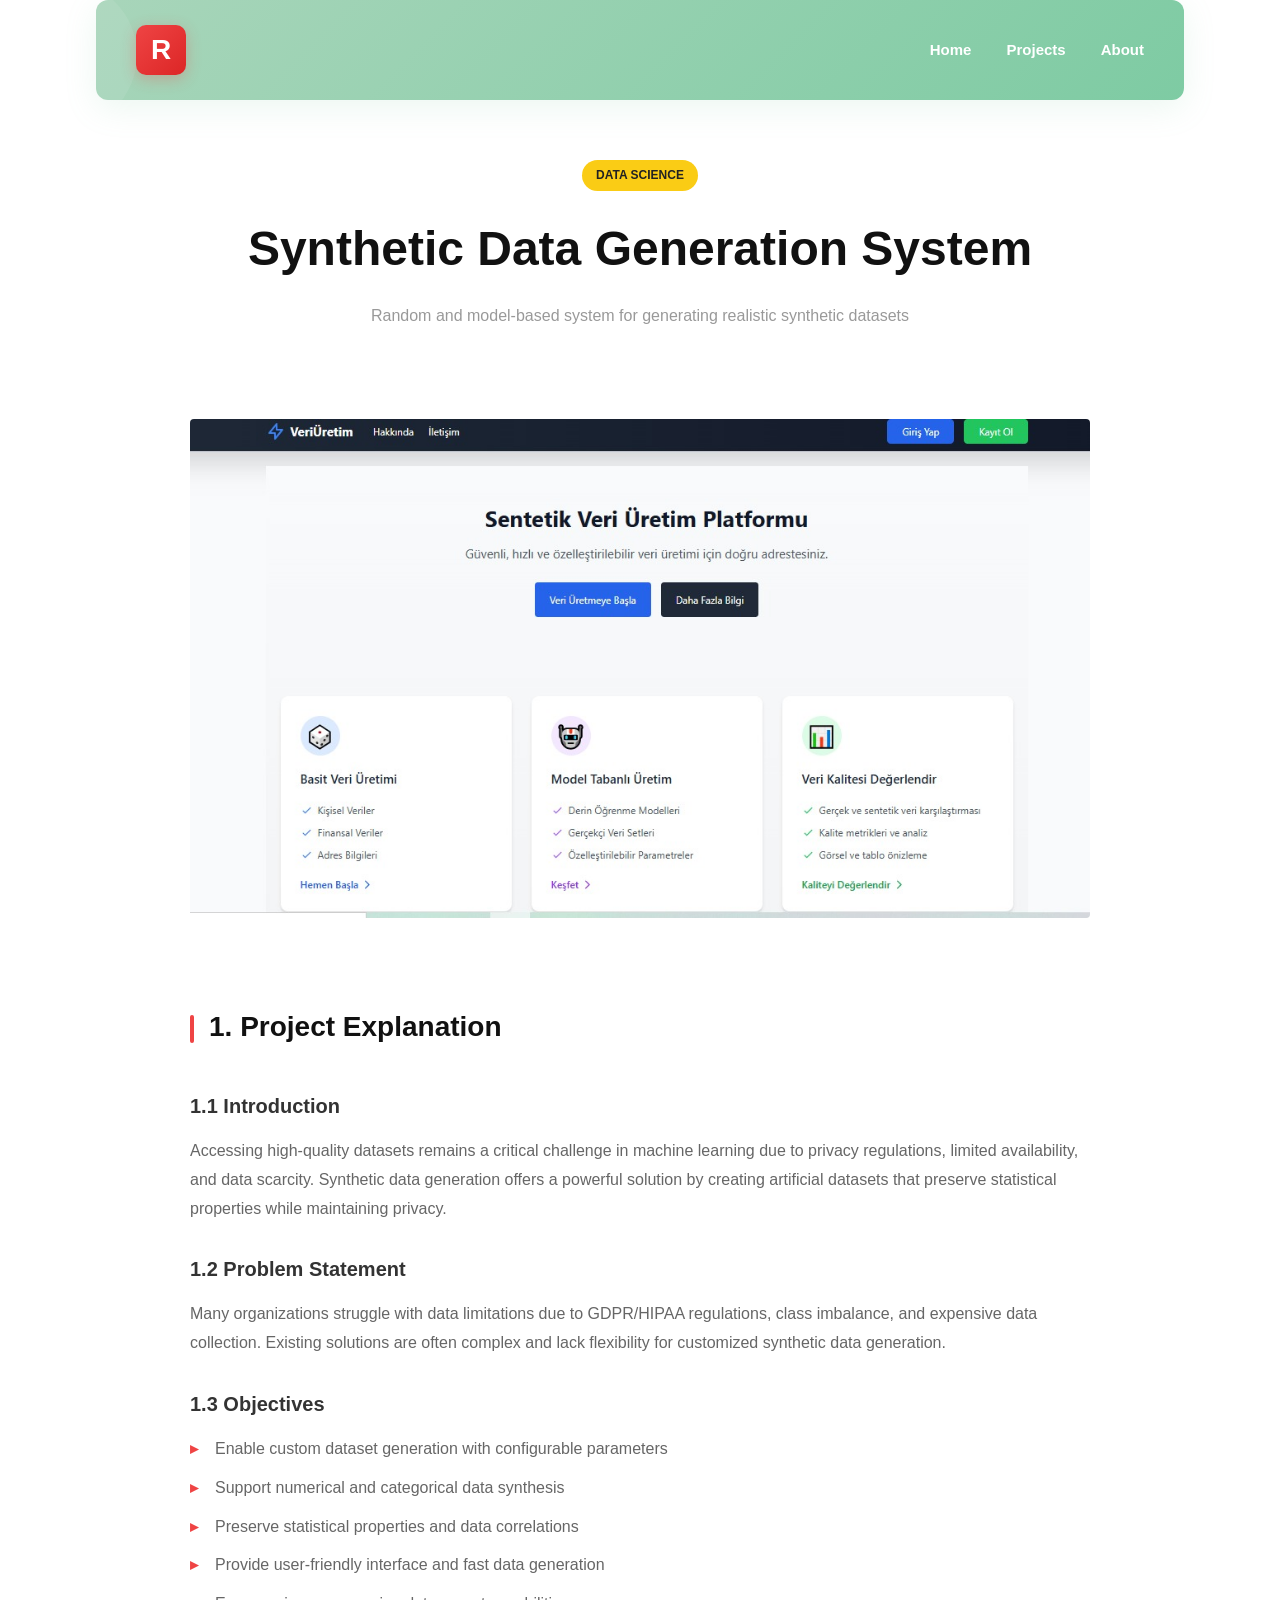
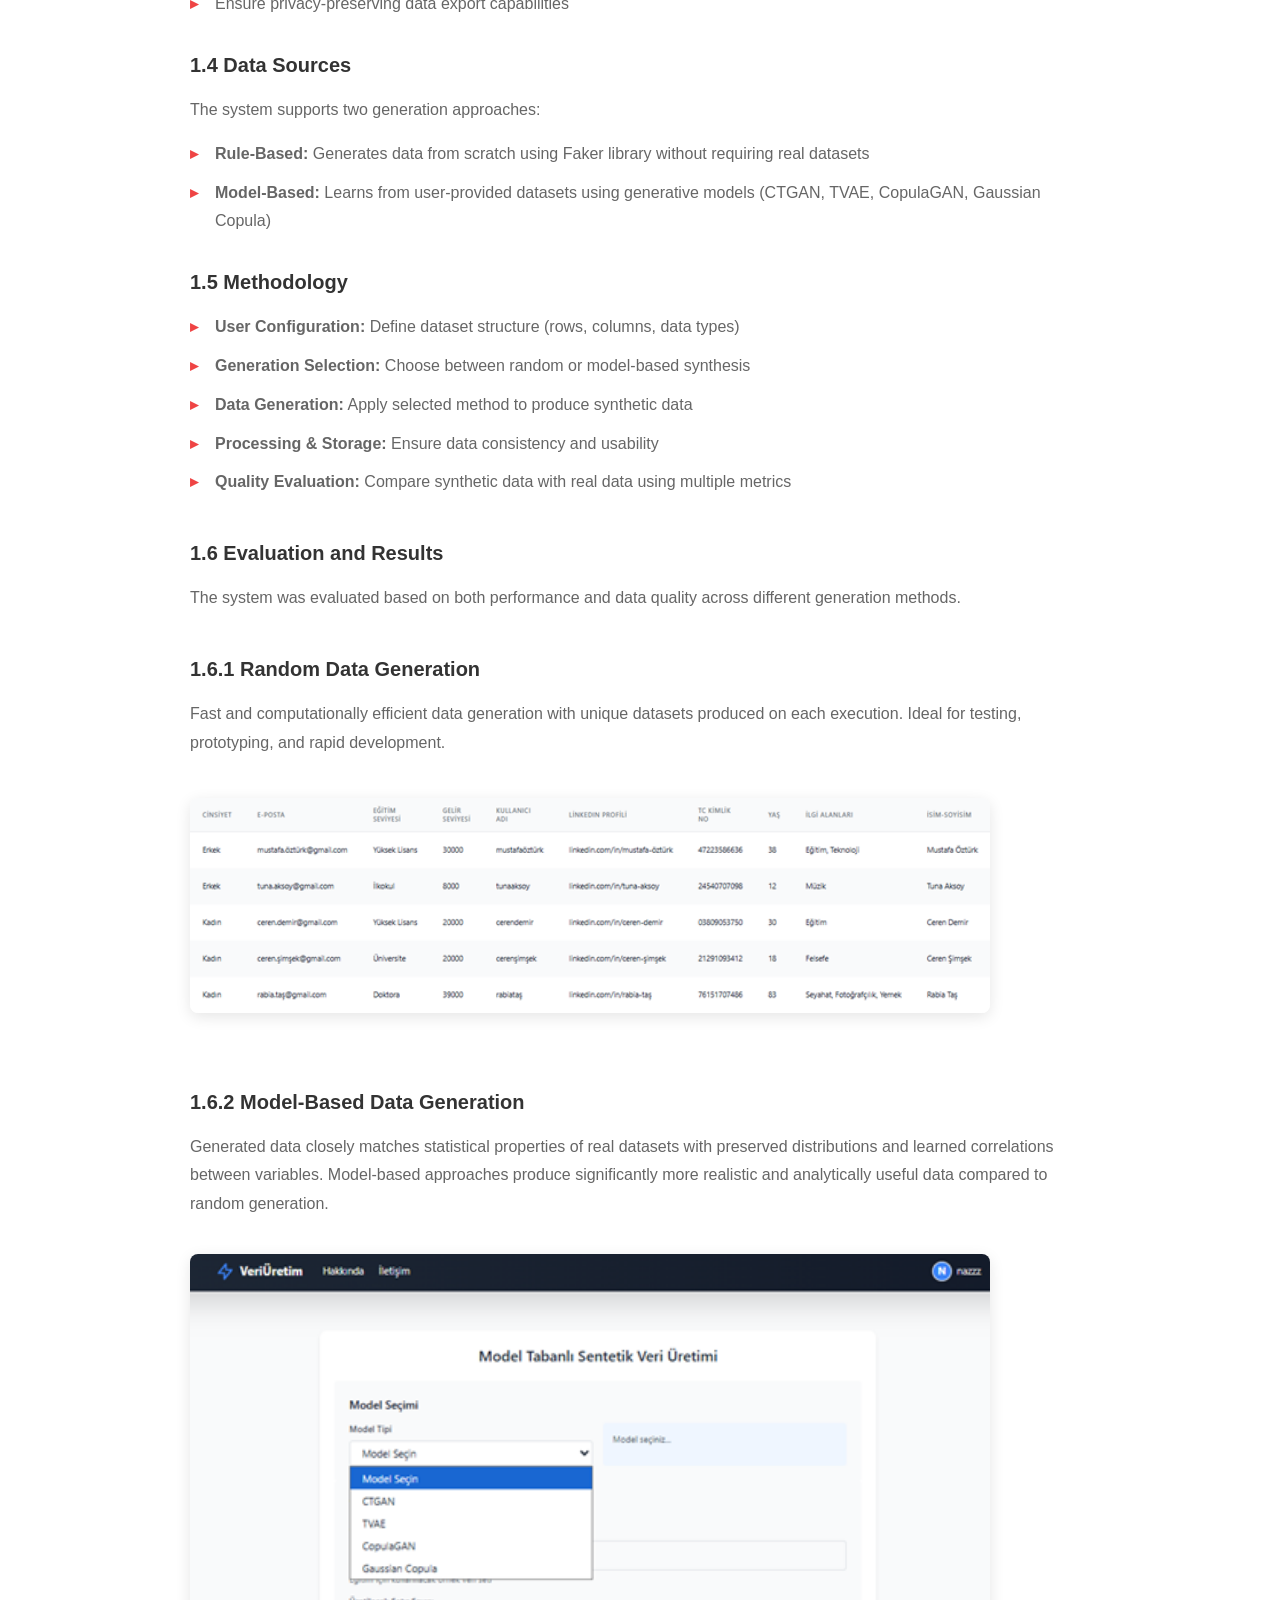
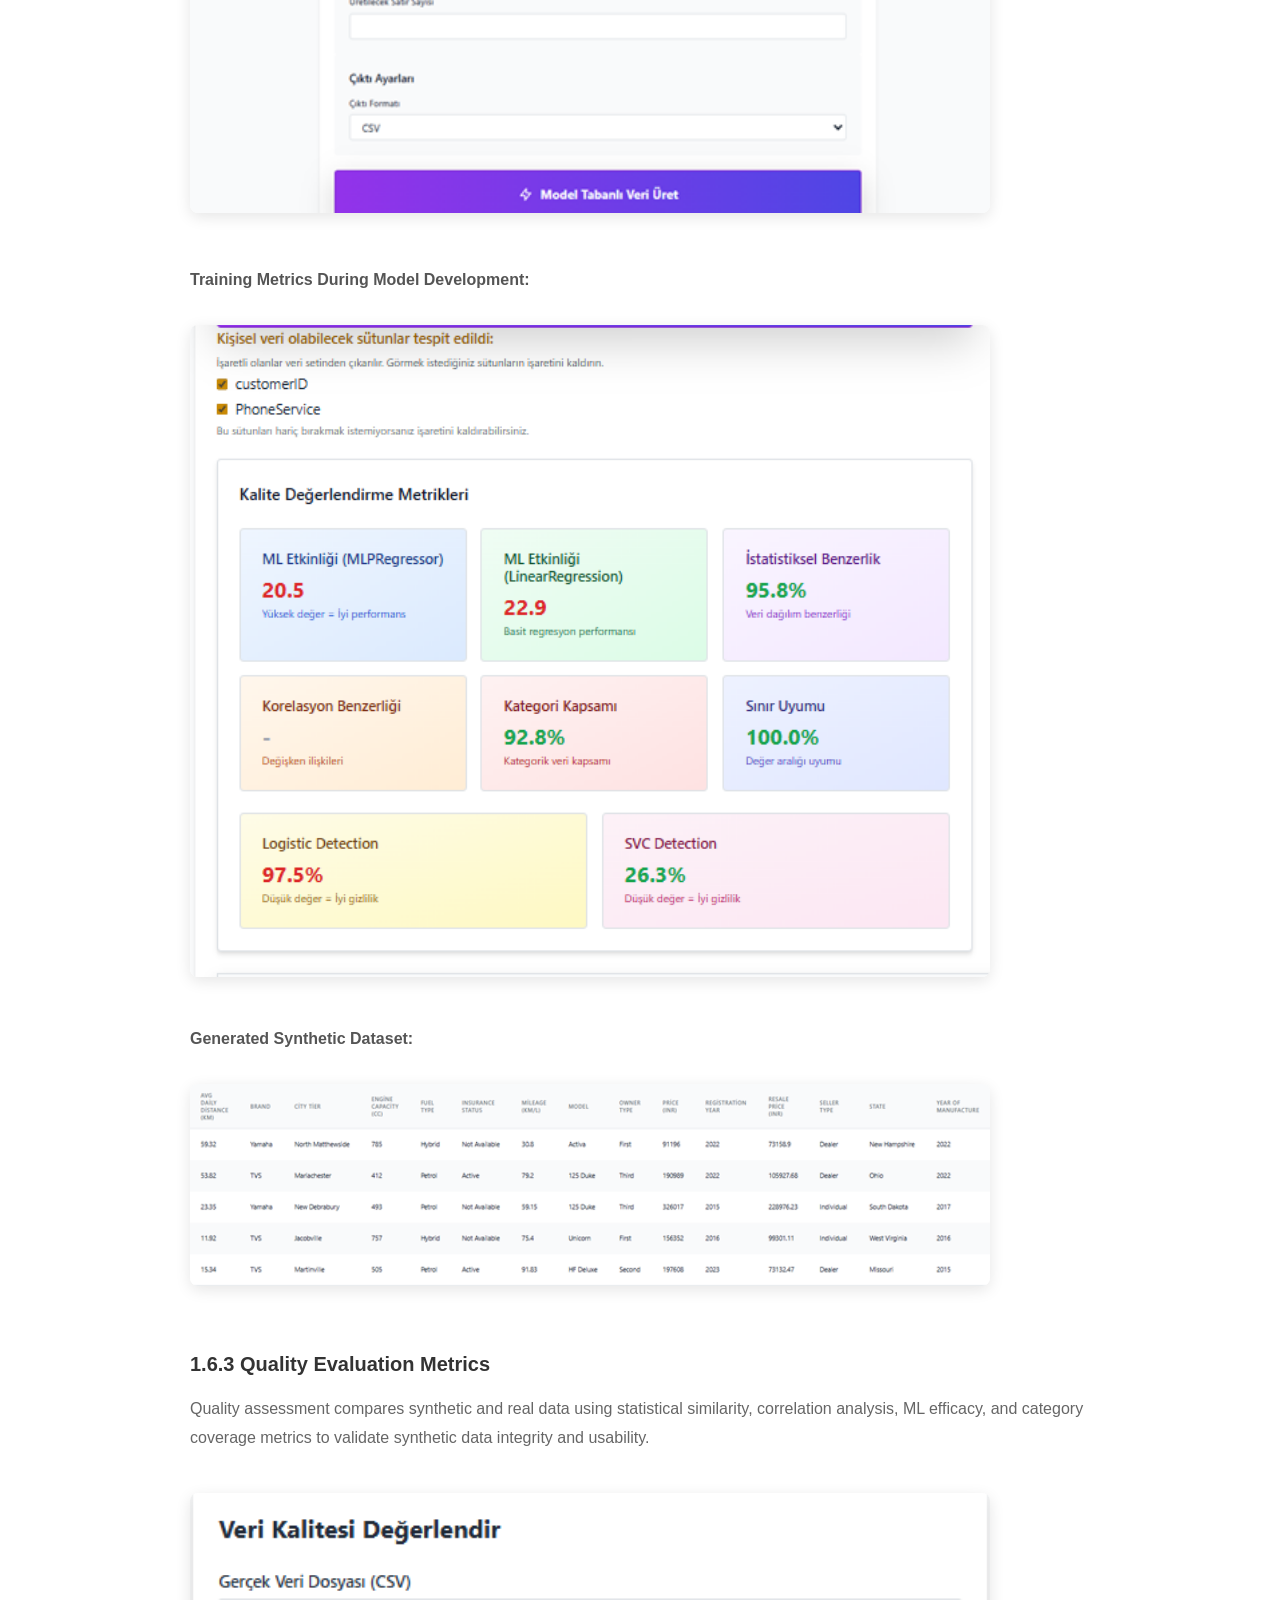
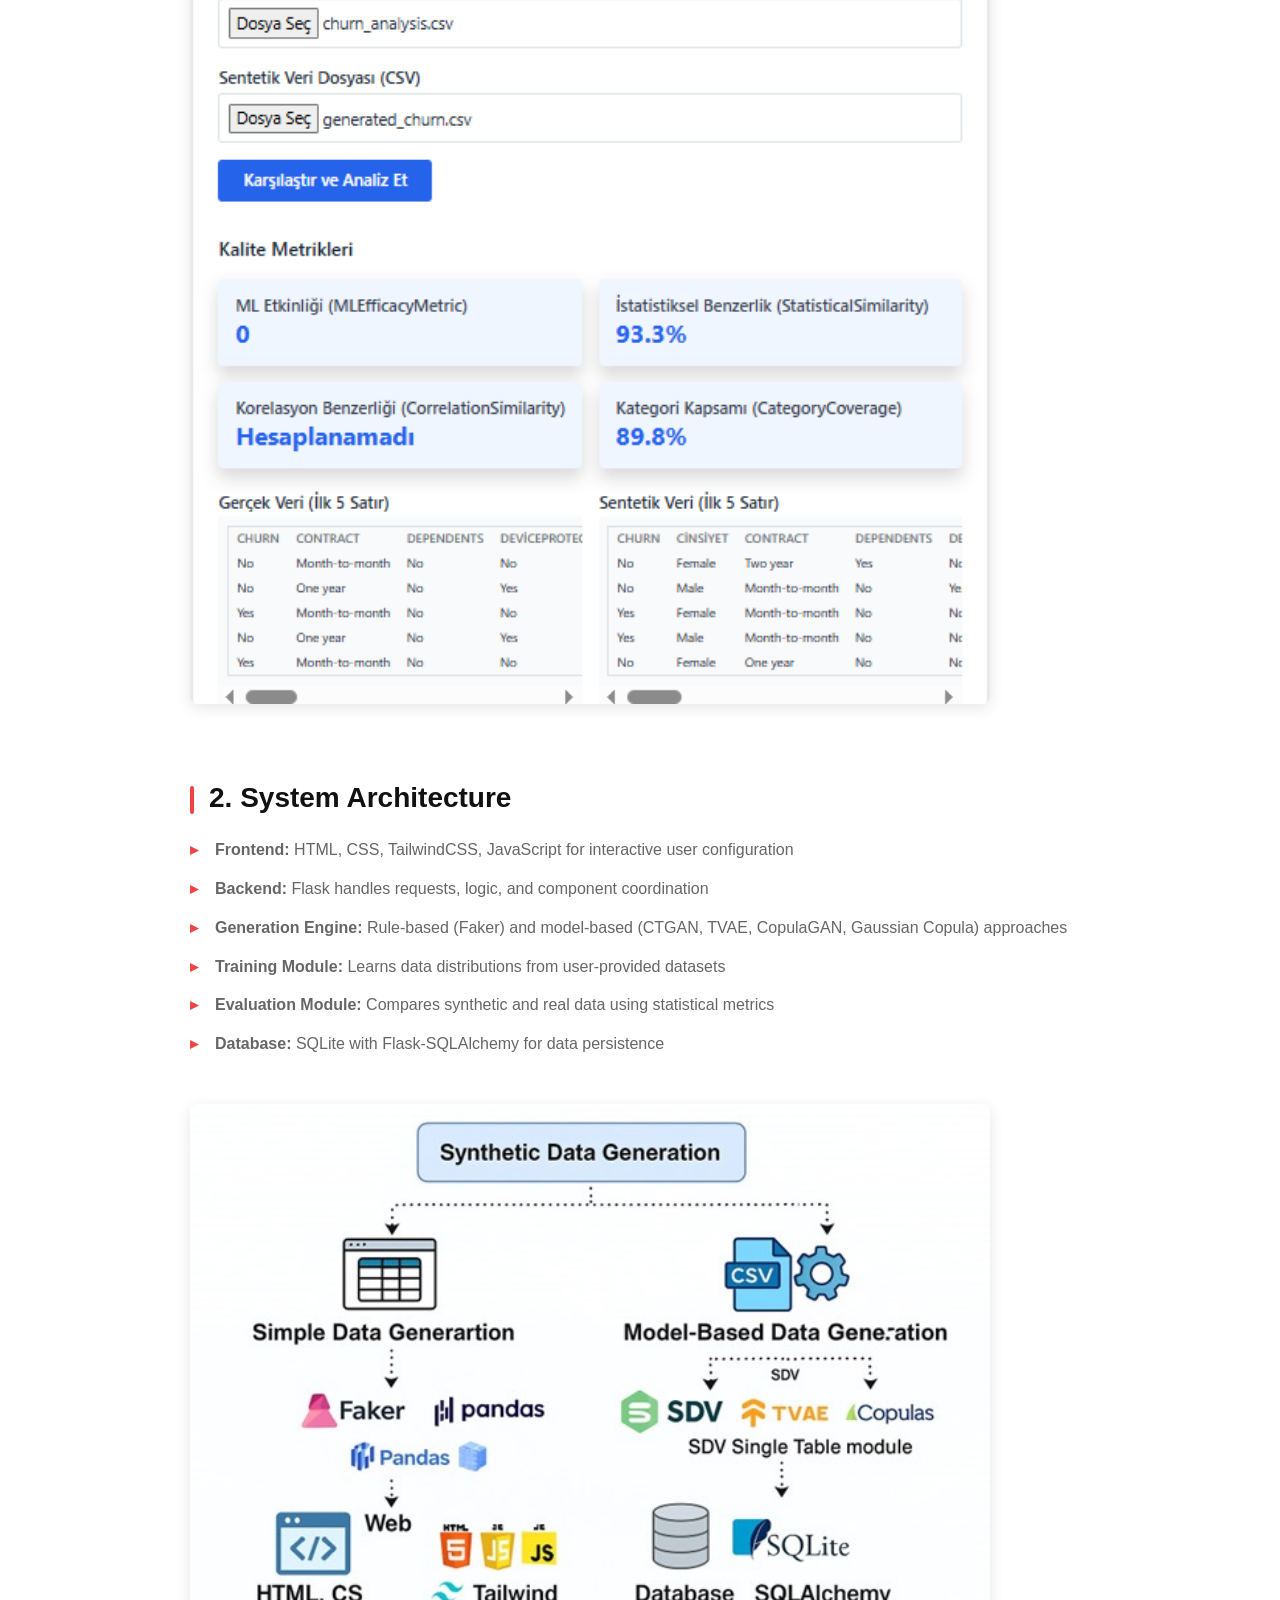
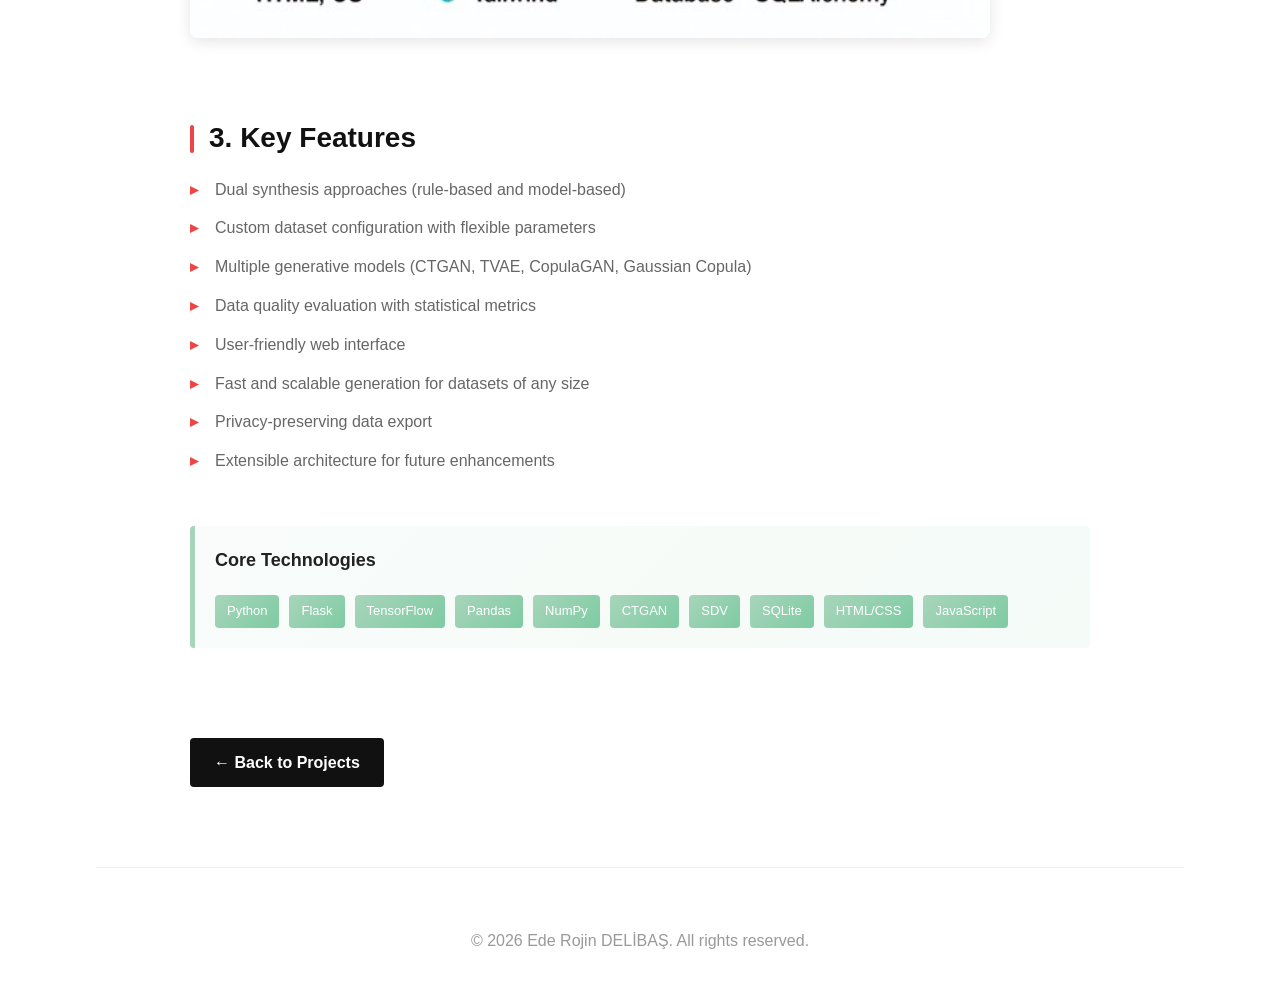
==== project1.html @ 90a4e771 "home page cleaning for header and project filter" ====
<!DOCTYPE html>
<html>
<head>
  <title>Synthetic Data Generation System - Ede Rojin DELİBAŞ</title>
  <link rel="stylesheet" href="style.css?v=4.0">
  <meta charset="UTF-8">
  <meta name="viewport" content="width=device-width, initial-scale=1.0">
</head>

<body>
<div class="container">

<header>
  <div class="header-content">
    <div class="logo-section">
      <div class="logo">R</div>
    </div>
    <div class="nav-section">
      <nav>
        <a href="index.html">Home</a>
        <a href="projects.html">Projects</a>
        <a href="index.html#about">About</a>
      </nav>
    </div>
  </div>
</header>

<div class="project-detail">

  <div class="project-header">
    <div class="category">Data Science</div>
    <h1>Synthetic Data Generation System</h1>
    <p style="color: #999; margin-top: 15px;">Random and model-based system for generating realistic synthetic datasets</p>
  </div>

  <img src="images/synthetic/ui.jpeg?v=3.9" alt="System User Interface" class="project-image">

  <!-- PROJECT EXPLANATION SECTION -->
  <div class="project-section">
    <h2>1. Project Explanation</h2>
    
    <h3 style="margin-top: 40px; margin-bottom: 15px; font-size: 20px; color: #333; font-weight: 600;">1.1 Introduction</h3>
    <p>
      Accessing high-quality datasets remains a critical challenge in machine learning due to privacy regulations, limited availability, and data scarcity. Synthetic data generation offers a powerful solution by creating artificial datasets that preserve statistical properties while maintaining privacy.
    </p>

    <h3 style="margin-top: 30px; margin-bottom: 15px; font-size: 20px; color: #333; font-weight: 600;">1.2 Problem Statement</h3>
    <p>
      Many organizations struggle with data limitations due to GDPR/HIPAA regulations, class imbalance, and expensive data collection. Existing solutions are often complex and lack flexibility for customized synthetic data generation.
    </p>

    <h3 style="margin-top: 30px; margin-bottom: 15px; font-size: 20px; color: #333; font-weight: 600;">1.3 Objectives</h3>
    <ul>
      <li>Enable custom dataset generation with configurable parameters</li>
      <li>Support numerical and categorical data synthesis</li>
      <li>Preserve statistical properties and data correlations</li>
      <li>Provide user-friendly interface and fast data generation</li>
      <li>Ensure privacy-preserving data export capabilities</li>
    </ul>

    <h3 style="margin-top: 30px; margin-bottom: 15px; font-size: 20px; color: #333; font-weight: 600;">1.4 Data Sources</h3>
    <p style="margin-bottom: 15px;">
      The system supports two generation approaches:
    </p>
    <ul>
      <li><strong>Rule-Based:</strong> Generates data from scratch using Faker library without requiring real datasets</li>
      <li><strong>Model-Based:</strong> Learns from user-provided datasets using generative models (CTGAN, TVAE, CopulaGAN, Gaussian Copula)</li>
    </ul>

    <h3 style="margin-top: 30px; margin-bottom: 15px; font-size: 20px; color: #333; font-weight: 600;">1.5 Methodology</h3>
    <ul>
      <li><strong>User Configuration:</strong> Define dataset structure (rows, columns, data types)</li>
      <li><strong>Generation Selection:</strong> Choose between random or model-based synthesis</li>
      <li><strong>Data Generation:</strong> Apply selected method to produce synthetic data</li>
      <li><strong>Processing & Storage:</strong> Ensure data consistency and usability</li>
      <li><strong>Quality Evaluation:</strong> Compare synthetic data with real data using multiple metrics</li>
    </ul>
  </div>

  <!-- EVALUATION AND RESULTS SECTION -->
  <div class="project-section">
    <h3 style="margin-top: 40px; margin-bottom: 15px; font-size: 20px; color: #333; font-weight: 600;">1.6 Evaluation and Results</h3>
    <p>
      The system was evaluated based on both performance and data quality across different generation methods.
    </p>
  </div>

  <!-- RANDOM DATA GENERATION RESULTS -->
  <div class="project-section">
    <h3 style="margin-top: 30px; margin-bottom: 15px; font-size: 20px; color: #333; font-weight: 600;">1.6.1 Random Data Generation</h3>
    <p>
      Fast and computationally efficient data generation with unique datasets produced on each execution. Ideal for testing, prototyping, and rapid development.
    </p>
    <img src="images/synthetic/randsynt.png?v=3.9" alt="Random Synthetic Data Generation" style="width: 100%; max-width: 800px; margin: 25px 0; border-radius: 8px; box-shadow: 0 4px 15px rgba(0,0,0,0.1);">
  </div>

  <!-- MODEL-BASED DATA GENERATION -->
  <div class="project-section">
    <h3 style="margin-top: 30px; margin-bottom: 15px; font-size: 20px; color: #333; font-weight: 600;">1.6.2 Model-Based Data Generation</h3>
    <p>
      Generated data closely matches statistical properties of real datasets with preserved distributions and learned correlations between variables. Model-based approaches produce significantly more realistic and analytically useful data compared to random generation.
    </p>
    
    <img src="images/synthetic/modeltabanlı.png?v=3.9" alt="Model-Based Generation Interface" style="width: 100%; max-width: 800px; margin: 20px 0; border-radius: 8px; box-shadow: 0 4px 15px rgba(0,0,0,0.1);">
    
    <p style="margin-top: 25px; font-weight: 600; color: #555;">Training Metrics During Model Development:</p>
    <img src="images/synthetic/kalitemetrikleri.png?v=3.9" alt="Model Training Metrics" style="width: 100%; max-width: 800px; margin: 15px 0; border-radius: 8px; box-shadow: 0 4px 15px rgba(0,0,0,0.1);">
    
    <p style="margin-top: 25px; font-weight: 600; color: #555;">Generated Synthetic Dataset:</p>
    <img src="images/synthetic/prodmodelsyn.png?v=3.9" alt="Generated Synthetic Data" style="width: 100%; max-width: 800px; margin: 15px 0; border-radius: 8px; box-shadow: 0 4px 15px rgba(0,0,0,0.1);">
  </div>

  <!-- QUALITY EVALUATION METRICS -->
  <div class="project-section">
    <h3 style="margin-top: 30px; margin-bottom: 15px; font-size: 20px; color: #333; font-weight: 600;">1.6.3 Quality Evaluation Metrics</h3>
    <p style="margin-bottom: 15px;">
      Quality assessment compares synthetic and real data using statistical similarity, correlation analysis, ML efficacy, and category coverage metrics to validate synthetic data integrity and usability.
    </p>
    <img src="images/synthetic/kalitemetrikleri2.png?v=3.9" alt="Quality Evaluation Metrics" style="width: 100%; max-width: 800px; margin: 25px 0; border-radius: 8px; box-shadow: 0 4px 15px rgba(0,0,0,0.1);">
  </div>

  <!-- SYSTEM ARCHITECTURE SECTION -->
  <div class="project-section">
    <h2>2. System Architecture</h2>
    <ul>
      <li><strong>Frontend:</strong> HTML, CSS, TailwindCSS, JavaScript for interactive user configuration</li>
      <li><strong>Backend:</strong> Flask handles requests, logic, and component coordination</li>
      <li><strong>Generation Engine:</strong> Rule-based (Faker) and model-based (CTGAN, TVAE, CopulaGAN, Gaussian Copula) approaches</li>
      <li><strong>Training Module:</strong> Learns data distributions from user-provided datasets</li>
      <li><strong>Evaluation Module:</strong> Compares synthetic and real data using statistical metrics</li>
      <li><strong>Database:</strong> SQLite with Flask-SQLAlchemy for data persistence</li>
    </ul>
    
    <img src="images/synthetic/techstack.jpg?v=3.9" alt="Technology Stack" style="width: 100%; max-width: 800px; margin: 30px 0; border-radius: 8px; box-shadow: 0 4px 15px rgba(0,0,0,0.1);">
  </div>

  <!-- KEY FEATURES SECTION -->
  <div class="project-section">
    <h2>3. Key Features</h2>
    <ul>
      <li>Dual synthesis approaches (rule-based and model-based)</li>
      <li>Custom dataset configuration with flexible parameters</li>
      <li>Multiple generative models (CTGAN, TVAE, CopulaGAN, Gaussian Copula)</li>
      <li>Data quality evaluation with statistical metrics</li>
      <li>User-friendly web interface</li>
      <li>Fast and scalable generation for datasets of any size</li>
      <li>Privacy-preserving data export</li>
      <li>Extensible architecture for future enhancements</li>
    </ul>
  </div>

  <div class="project-tech" style="margin-top: 50px; margin-bottom: 40px; background: linear-gradient(135deg, rgba(168, 213, 186, 0.08) 0%, rgba(126, 203, 163, 0.08) 100%); border-left: 5px solid #a8d5ba;">
    <strong style="font-size: 18px; color: #222; display: block; margin-bottom: 20px;">Core Technologies</strong>
    <div class="tech-tags">
      <span class="tech-tag" style="background: linear-gradient(135deg, #a8d5ba, #7ecba3); color: white; border: none;">Python</span>
      <span class="tech-tag" style="background: linear-gradient(135deg, #a8d5ba, #7ecba3); color: white; border: none;">Flask</span>
      <span class="tech-tag" style="background: linear-gradient(135deg, #a8d5ba, #7ecba3); color: white; border: none;">TensorFlow</span>
      <span class="tech-tag" style="background: linear-gradient(135deg, #a8d5ba, #7ecba3); color: white; border: none;">Pandas</span>
      <span class="tech-tag" style="background: linear-gradient(135deg, #a8d5ba, #7ecba3); color: white; border: none;">NumPy</span>
      <span class="tech-tag" style="background: linear-gradient(135deg, #a8d5ba, #7ecba3); color: white; border: none;">CTGAN</span>
      <span class="tech-tag" style="background: linear-gradient(135deg, #a8d5ba, #7ecba3); color: white; border: none;">SDV</span>
      <span class="tech-tag" style="background: linear-gradient(135deg, #a8d5ba, #7ecba3); color: white; border: none;">SQLite</span>
      <span class="tech-tag" style="background: linear-gradient(135deg, #a8d5ba, #7ecba3); color: white; border: none;">HTML/CSS</span>
      <span class="tech-tag" style="background: linear-gradient(135deg, #a8d5ba, #7ecba3); color: white; border: none;">JavaScript</span>
    </div>
  </div>

  <a href="index.html" class="back-link">← Back to Projects</a>

</div>

<footer>
  <p>© 2026 Ede Rojin DELİBAŞ. All rights reserved.</p>
</footer>

</div>

</body>
</html>
---- style.css ----
/* PORTFOLIO v3.0 - UPDATED 2026-04-14 12:00 UTC */
* {
  margin: 0;
  padding: 0;
  box-sizing: border-box;
}

body {
  font-family: 'Segoe UI', Tahoma, Geneva, Verdana, sans-serif;
  background: #ffffff;
  color: #222;
  line-height: 1.6;
}

.container {
  width: 85%;
  margin: 0 auto;
  max-width: 1200px;
}

/* HEADER */
header {
  display: flex;
  align-items: center;
  padding: 25px 40px;
  margin-bottom: 50px;
  background: linear-gradient(135deg, #a8d5ba 0%, #7ecba3 100%);
  border-radius: 12px;
  box-shadow: 0 8px 32px rgba(126, 203, 163, 0.15);
  position: relative;
  overflow: hidden;
}

header::before {
  content: "";
  position: absolute;
  top: -50%;
  right: -50%;
  width: 200px;
  height: 200px;
  background: rgba(255, 255, 255, 0.1);
  border-radius: 50%;
  animation: float 6s ease-in-out infinite;
}

header::after {
  content: "";
  position: absolute;
  bottom: -30%;
  left: -10%;
  width: 150px;
  height: 150px;
  background: rgba(255, 255, 255, 0.08);
  border-radius: 50%;
  animation: float 8s ease-in-out infinite reverse;
}

@keyframes float {
  0%, 100% { transform: translateY(0px) translateX(0px); }
  50% { transform: translateY(20px) translateX(10px); }
}

.header-content {
  display: flex;
  justify-content: space-between;
  align-items: center;
  width: 100%;
  position: relative;
  z-index: 1;
}

.logo-section {
  display: flex;
  align-items: center;
  gap: 15px;
}

.logo {
  width: 50px;
  height: 50px;
  background: linear-gradient(135deg, #ef4444, #dc2626);
  border-radius: 10px;
  display: flex;
  align-items: center;
  justify-content: center;
  font-size: 28px;
  font-weight: 900;
  color: white;
  box-shadow: 0 4px 15px rgba(239, 68, 68, 0.3);
  animation: pulse-glow 2s ease-in-out infinite;
}

@keyframes pulse-glow {
  0%, 100% { box-shadow: 0 4px 15px rgba(239, 68, 68, 0.3); }
  50% { box-shadow: 0 4px 25px rgba(239, 68, 68, 0.5); }
}

header h3 {
  font-size: 20px;
  font-weight: 700;
  color: white;
  margin: 0;
  letter-spacing: 0.5px;
}

.nav-section {
  display: flex;
  align-items: center;
  gap: 40px;
}

nav {
  display: flex;
  gap: 35px;
}

nav a {
  text-decoration: none;
  color: white;
  font-weight: 600;
  font-size: 15px;
  transition: all 0.3s ease;
  position: relative;
  padding: 8px 0;
}

nav a::after {
  content: "";
  position: absolute;
  bottom: 0;
  left: 0;
  width: 0;
  height: 2px;
  background: white;
  transition: width 0.3s ease;
}

nav a:hover {
  color: #fff;
  transform: translateY(-2px);
}

nav a:hover::after {
  width: 100%;
}

.social-nav {
  display: flex;
  gap: 15px;
  align-items: center;
}

.social-nav a {
  width: 36px;
  height: 36px;
  background: rgba(255, 255, 255, 0.2);
  border-radius: 50%;
  display: flex;
  align-items: center;
  justify-content: center;
  color: white;
  text-decoration: none;
  font-size: 16px;
  transition: all 0.3s ease;
  backdrop-filter: blur(10px);
}

.social-nav a:hover {
  background: rgba(255, 255, 255, 0.4);
  transform: translateY(-4px) scale(1.1);
}

/* HERO SECTION */
.hero {
  text-align: center;
  margin: 100px 0 80px;
}

.hero h1 {
  font-size: 56px;
  font-weight: 800;
  margin-bottom: 20px;
  color: #111;
}

.hero h1::after {
  content: "";
  display: block;
  width: 80px;
  height: 4px;
  background: #ef4444;
  margin: 20px auto 30px;
}

.hero p {
  color: #999;
  font-size: 18px;
  max-width: 600px;
  margin: 0 auto;
  line-height: 1.8;
}

/* FILTER BAR */
.filter {
  display: flex;
  justify-content: center;
  gap: 10px;
  margin: 60px 0 50px;
  background: #facc15;
  padding: 20px 30px;
  border-radius: 4px;
  flex-wrap: wrap;
}

.filter button {
  border: none;
  background: none;
  padding: 8px 16px;
  font-weight: 700;
  font-size: 14px;
  cursor: pointer;
  color: #333;
  transition: all 0.3s ease;
  text-transform: uppercase;
  letter-spacing: 0.5px;
}

.filter button:hover {
  transform: scale(1.05);
}

.filter button.active {
  color: #111;
  text-decoration: underline;
}

/* PROJECT GRID */
.grid {
  display: grid;
  grid-template-columns: repeat(auto-fit, minmax(300px, 1fr));
  gap: 30px;
  margin: 50px 0;
}

/* PROJECT CARDS */
.card {
  position: relative;
  overflow: hidden;
  border-radius: 8px;
  cursor: pointer;
  background: #f5f5f5;
  aspect-ratio: 1 / 1;
  display: flex;
  align-items: center;
  justify-content: center;
  transition: all 0.4s cubic-bezier(0.34, 1.56, 0.64, 1);
  box-shadow: 0 10px 30px rgba(0, 0, 0, 0.1);
}

.card:hover {
  transform: translateY(-15px) scale(1.02);
  box-shadow: 0 25px 50px rgba(0, 0, 0, 0.25);
}

.card img {
  width: 100%;
  height: 100%;
  object-fit: cover;
  transition: transform 0.5s cubic-bezier(0.34, 1.56, 0.64, 1);
}

.card:hover img {
  transform: scale(1.15) rotate(2deg);
}

.overlay {
  position: absolute;
  top: 0;
  left: 0;
  width: 100%;
  height: 100%;
  background: linear-gradient(135deg, rgba(0, 0, 0, 0.85) 0%, rgba(0, 0, 0, 0.7) 100%);
  display: flex;
  flex-direction: column;
  justify-content: center;
  align-items: center;
  opacity: 0;
  transition: opacity 0.4s cubic-bezier(0.34, 1.56, 0.64, 1);
  text-align: center;
  color: white;
  padding: 30px;
  backdrop-filter: blur(5px);
}

.card:hover .overlay {
  opacity: 1;
}

.overlay h4 {
  font-size: 24px;
  font-weight: 700;
  margin-bottom: 10px;
  animation: slideDown 0.5s ease-out forwards;
  opacity: 0;
}

.card:hover .overlay h4 {
  animation: slideDown 0.6s ease-out forwards;
}

.overlay p {
  font-size: 14px;
  color: #ddd;
  max-width: 80%;
  animation: slideUp 0.5s ease-out forwards;
  opacity: 0;
}

.card:hover .overlay p {
  animation: slideUp 0.8s ease-out forwards;
}

@keyframes slideDown {
  from {
    opacity: 0;
    transform: translateY(-20px);
  }
  to {
    opacity: 1;
    transform: translateY(0);
  }
}

@keyframes slideUp {
  from {
    opacity: 0;
    transform: translateY(20px);
  }
  to {
    opacity: 1;
    transform: translateY(0);
  }
}

/* PROJECT DETAIL PAGE */
.project-detail {
  max-width: 900px;
  margin: 60px auto;
}

.project-header {
  text-align: center;
  margin-bottom: 50px;
}

.project-header h1 {
  font-size: 48px;
  font-weight: 800;
  margin-bottom: 10px;
  color: #111;
}

.project-header .category {
  display: inline-block;
  background: #facc15;
  padding: 6px 14px;
  border-radius: 20px;
  font-size: 12px;
  font-weight: 700;
  text-transform: uppercase;
  margin-bottom: 20px;
}

.project-image {
  width: 100%;
  border-radius: 4px;
  margin: 40px 0;
  max-height: 500px;
  object-fit: cover;
}

.project-section {
  margin: 40px 0;
}

.project-section h2 {
  font-size: 28px;
  font-weight: 700;
  margin-bottom: 15px;
  color: #111;
}

.project-section h2::before {
  content: "";
  display: inline-block;
  width: 4px;
  height: 28px;
  background: #ef4444;
  margin-right: 15px;
  border-radius: 2px;
  vertical-align: middle;
}

.project-section p {
  color: #666;
  line-height: 1.8;
  margin-bottom: 15px;
}

.project-section ul {
  list-style: none;
  margin: 15px 0;
}

.project-section li {
  color: #666;
  padding-left: 25px;
  margin: 10px 0;
  position: relative;
  line-height: 1.8;
}

.project-section li::before {
  content: "▸";
  position: absolute;
  left: 0;
  color: #ef4444;
  font-weight: bold;
}

.project-tech {
  background: #f9f9f9;
  padding: 20px;
  border-radius: 4px;
  margin: 25px 0;
  border-left: 4px solid #facc15;
}

.project-tech strong {
  display: block;
  margin-bottom: 10px;
  color: #111;
}

.tech-tags {
  display: flex;
  flex-wrap: wrap;
  gap: 10px;
}

.tech-tag {
  background: #fff;
  border: 1px solid #ddd;
  padding: 6px 12px;
  border-radius: 4px;
  font-size: 13px;
  color: #666;
}

.back-link {
  display: inline-block;
  margin-top: 50px;
  padding: 12px 24px;
  background: #111;
  color: white;
  text-decoration: none;
  border-radius: 4px;
  transition: background 0.3s ease;
  font-weight: 600;
}

.back-link:hover {
  background: #333;
}

/* FOOTER */
footer {
  text-align: center;
  padding: 60px 0 30px;
  color: #999;
  border-top: 1px solid #f0f0f0;
  margin-top: 80px;
}

/* ABOUT SECTION */
.about-section {
  background: linear-gradient(135deg, rgba(168, 213, 186, 0.1) 0%, rgba(126, 203, 163, 0.05) 100%);
  padding: 80px 0;
  margin: 80px 0;
  border-radius: 12px;
  border-top: 2px solid #a8d5ba;
  border-bottom: 2px solid #a8d5ba;
}

.about-container {
  max-width: 1000px;
  margin: 0 auto;
  padding: 0 30px;
}

.about-content {
  text-align: left;
}

.about-grid {
  display: grid;
  grid-template-columns: 1fr 1.2fr;
  gap: 60px;
  align-items: start;
}

.about-image {
  position: relative;
}

.about-image img {
  width: 100%;
  border-radius: 12px;
  box-shadow: 0 15px 40px rgba(0, 0, 0, 0.12);
  object-fit: cover;
  aspect-ratio: 3/4;
}

.about-text h2 {
  font-size: 42px;
  font-weight: 800;
  color: #111;
  margin-bottom: 25px;
  position: relative;
  display: inline-block;
  letter-spacing: -0.5px;
}

.about-text h2::after {
  content: "";
  position: absolute;
  bottom: -10px;
  left: 0;
  width: 60px;
  height: 4px;
  background: linear-gradient(90deg, #a8d5ba, #7ecba3);
  border-radius: 2px;
}

.about-text p {
  font-size: 16px;
  color: #555;
  line-height: 1.9;
  margin-bottom: 22px;
  margin-top: 45px;
  font-weight: 500;
}

.about-text p:first-of-type {
  margin-top: 0;
}

.about-links {
  margin-top: 50px;
}

.about-links h3 {
  font-size: 18px;
  font-weight: 800;
  color: #111;
  margin-bottom: 25px;
  text-transform: uppercase;
  letter-spacing: 0.5px;
}

.social-links {
  display: flex;
  gap: 15px;
  flex-wrap: wrap;
}

.social-link {
  display: inline-flex;
  align-items: center;
  justify-content: center;
  width: 50px;
  height: 50px;
  background: linear-gradient(135deg, #a8d5ba, #7ecba3);
  border: none;
  border-radius: 10px;
  text-decoration: none;
  color: white;
  font-weight: 700;
  font-size: 18px;
  transition: all 0.3s cubic-bezier(0.34, 1.56, 0.64, 1);
  box-shadow: 0 4px 15px rgba(168, 213, 186, 0.25);
}

.social-link:hover {
  background: linear-gradient(135deg, #7ecba3, #5ab896);
  color: white;
  transform: translateY(-6px) scale(1.1);
  box-shadow: 0 10px 30px rgba(126, 203, 163, 0.4);
  border-color: transparent;
}

.social-link span {
  display: flex;
  align-items: center;
  justify-content: center;
  width: 100%;
  height: 100%;
}

/* RESPONSIVE */
@media (max-width: 768px) {
  .container {
    width: 90%;
  }

  .hero h1 {
    font-size: 36px;
  }

  .grid {
    grid-template-columns: repeat(auto-fit, minmax(250px, 1fr));
    gap: 20px;
  }

  .filter {
    flex-direction: column;
    align-items: center;
  }

  .filter button {
    width: 100%;
  }

  .about-grid {
    grid-template-columns: 1fr;
    gap: 40px;
  }

  .about-text h2 {
    font-size: 32px;
  }

  .about-text p {
    font-size: 15px;
    line-height: 1.8;
  }

  .social-links {
    gap: 12px;
  }

  .social-link {
    width: 45px;
    height: 45px;
  }
}

/* PROJECT PAGE STYLING */
h1 {
  font-size: 36px;
  margin-bottom: 10px;
}

.subtitle {
  color: #64748b;
  margin-bottom: 30px;
}

.hero-img {
  width: 100%;
  border-radius: 10px;
  margin: 30px 0;
}

.content {
  max-width: 800px;
  margin: 60px auto;
}

.content h2 {
  font-size: 24px;
  margin-bottom: 10px;
  border-left: 4px solid #f59e0b;
  padding-left: 10px;
}

.content p {
  line-height: 1.7;
  color: #374151;
}
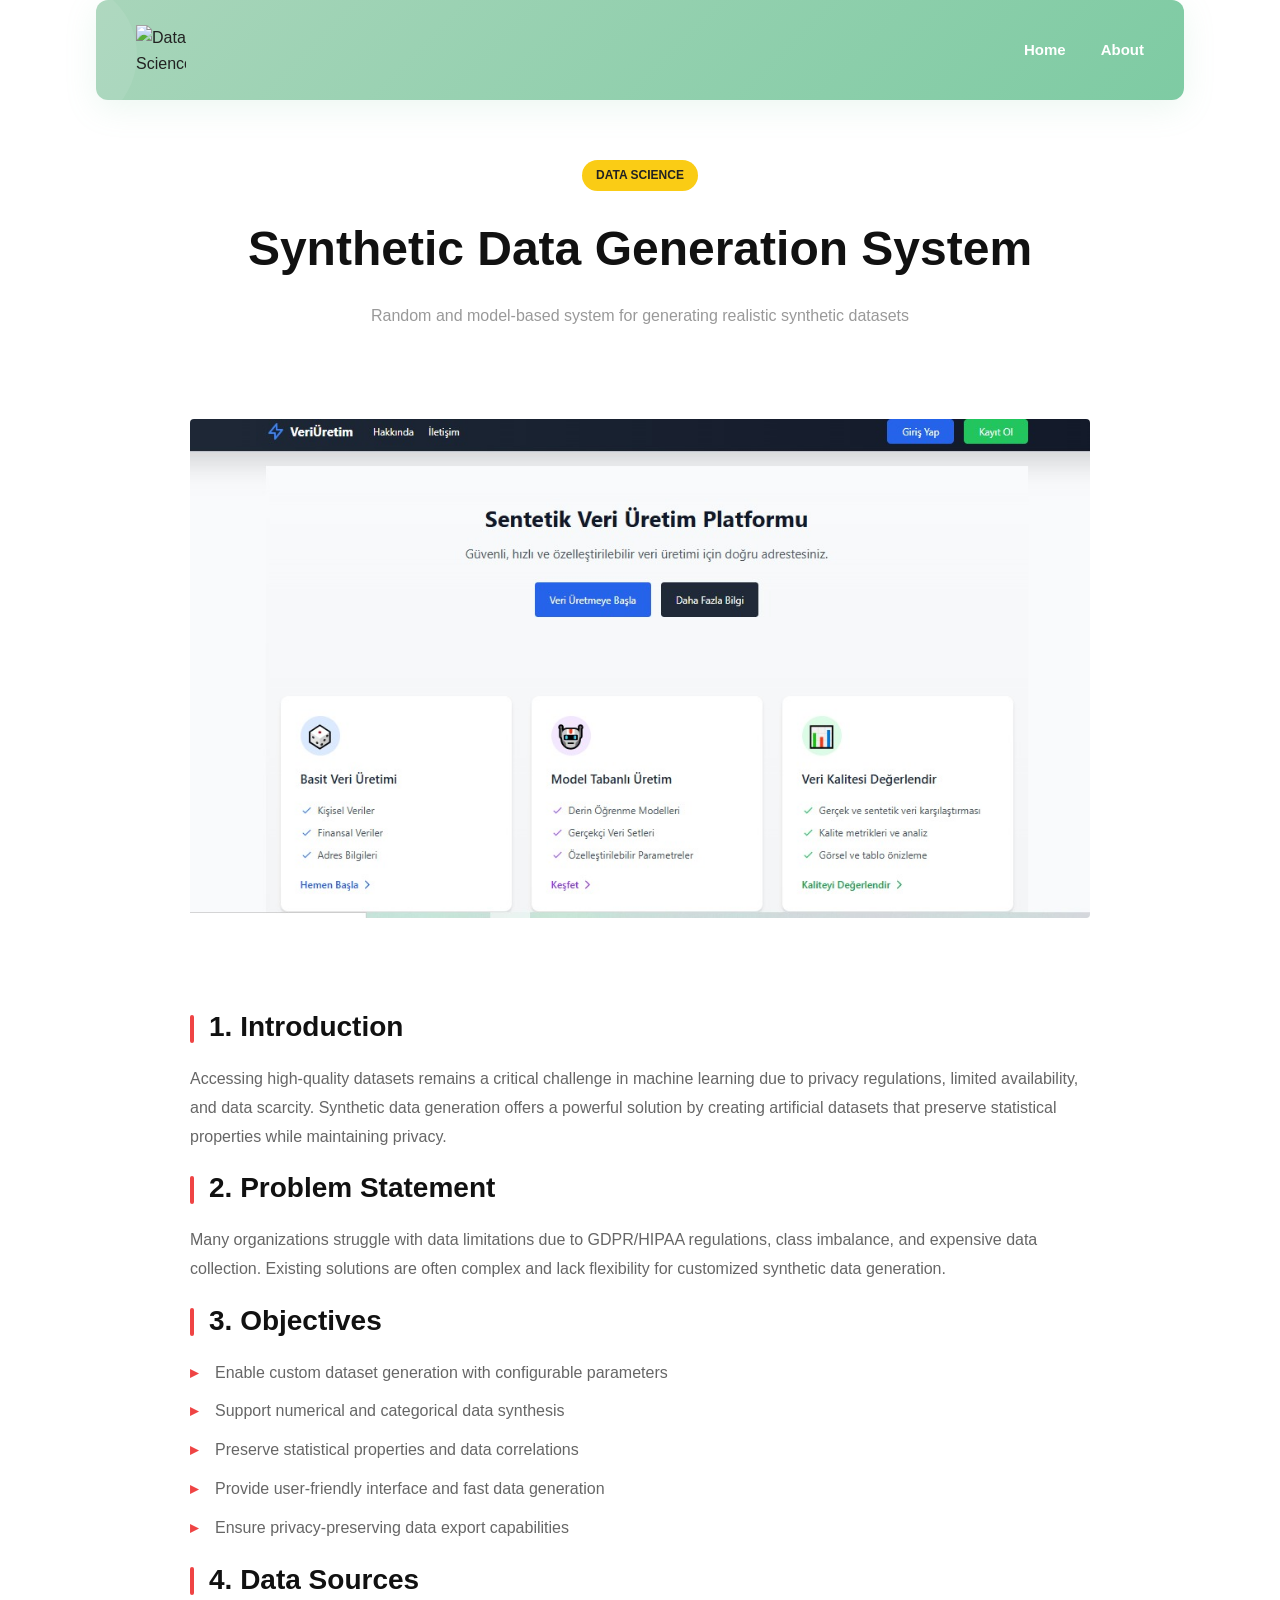
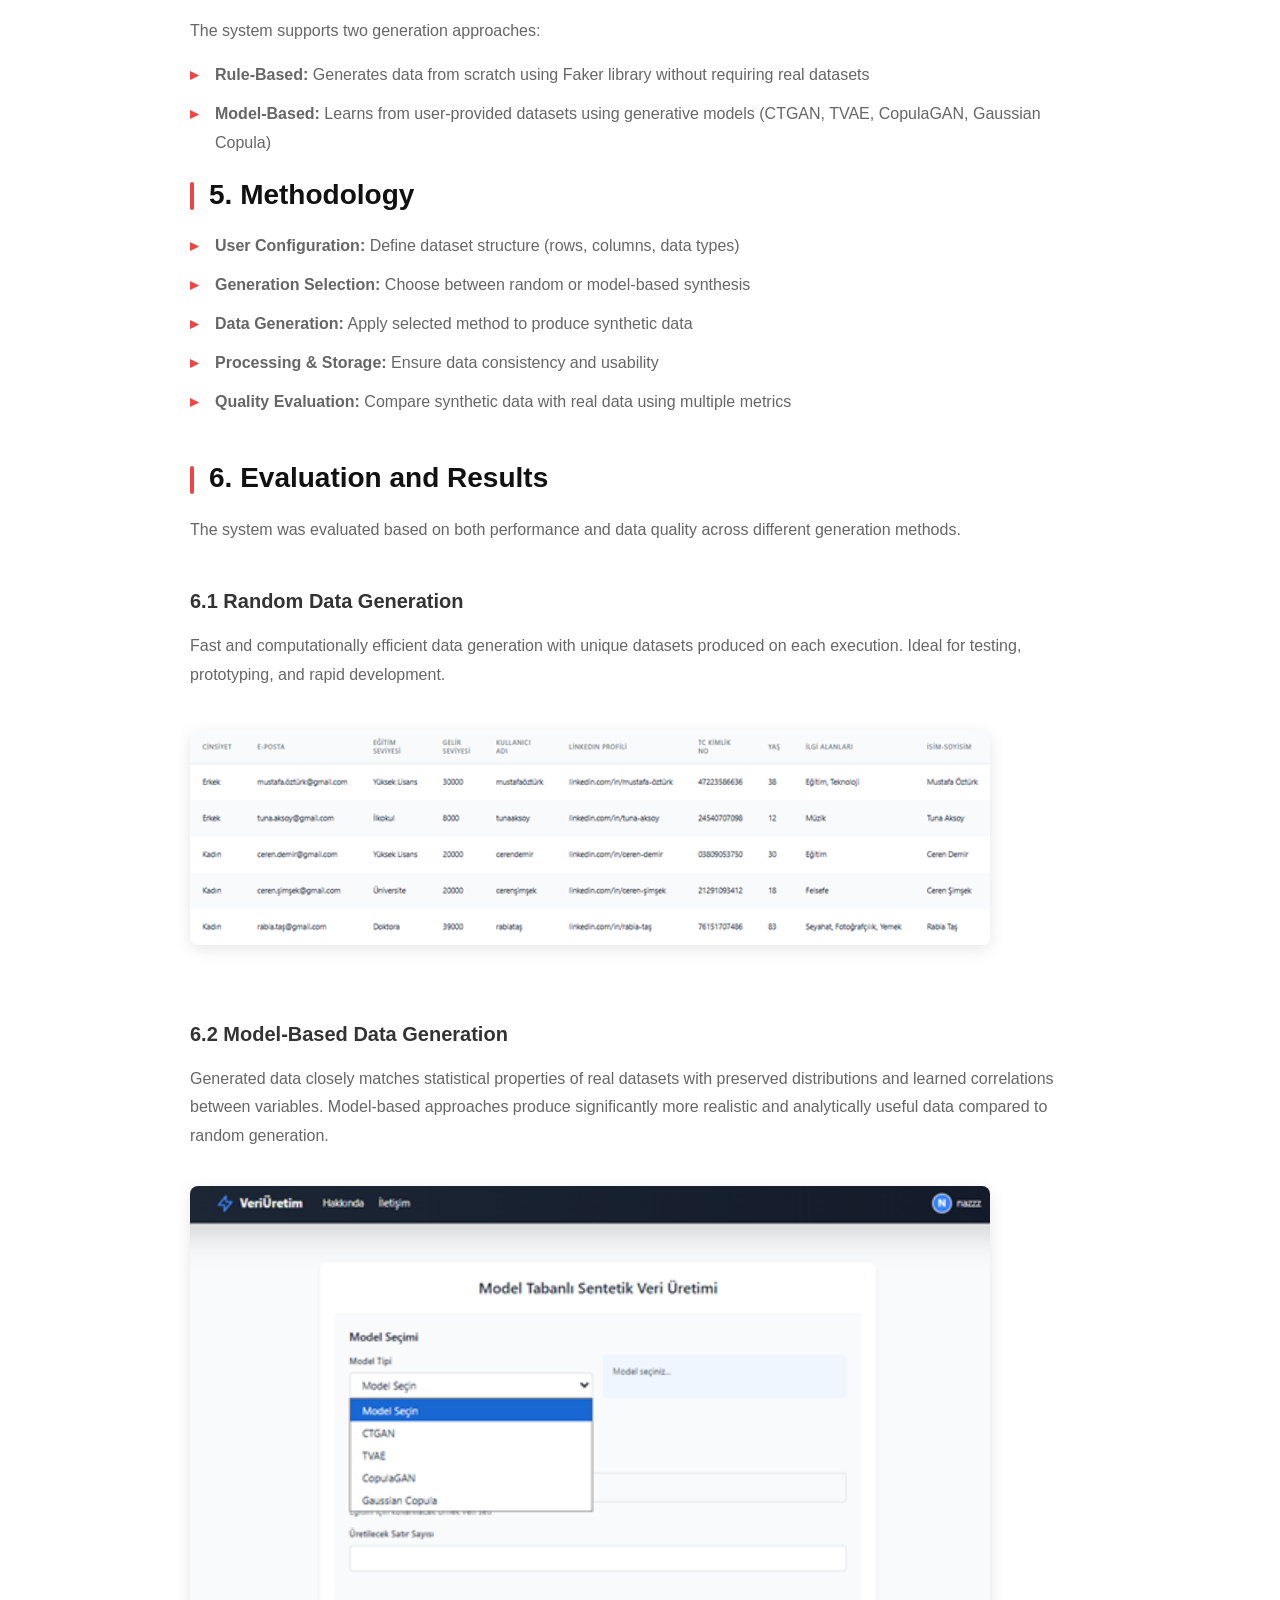
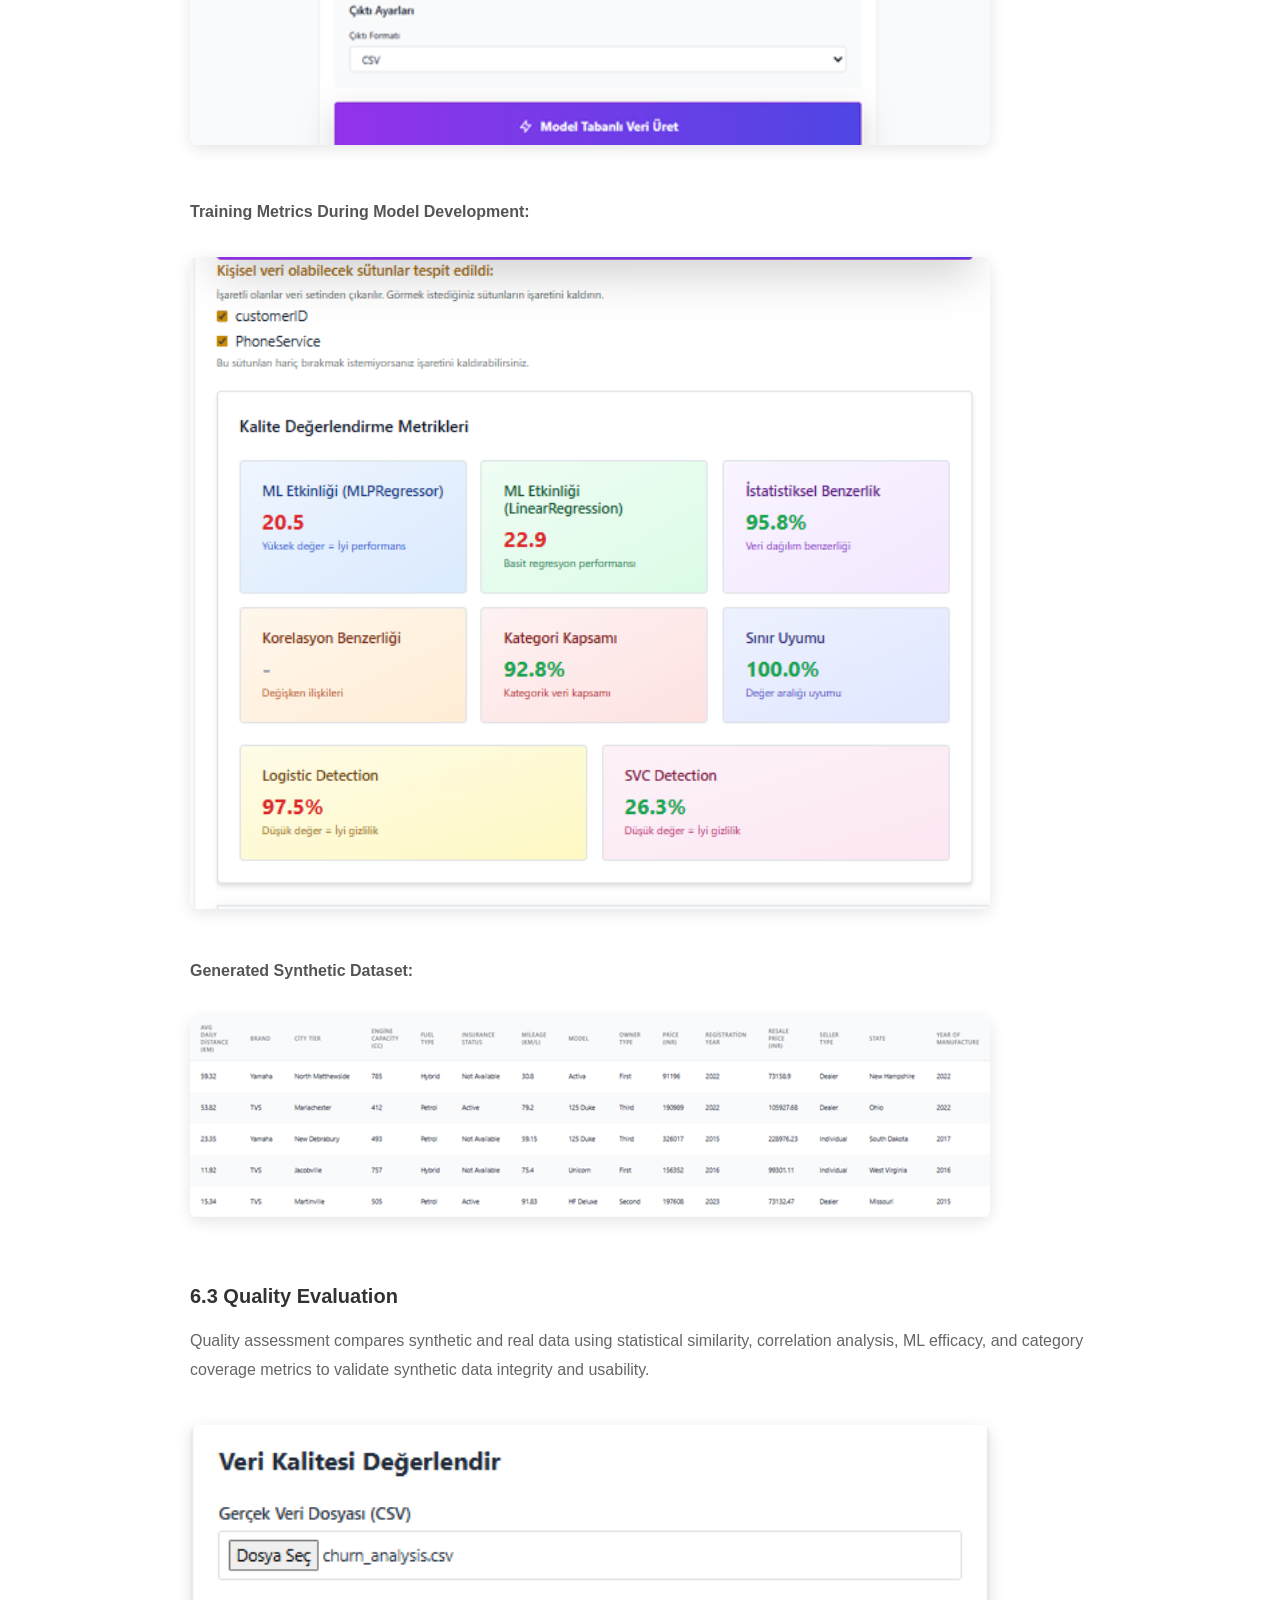
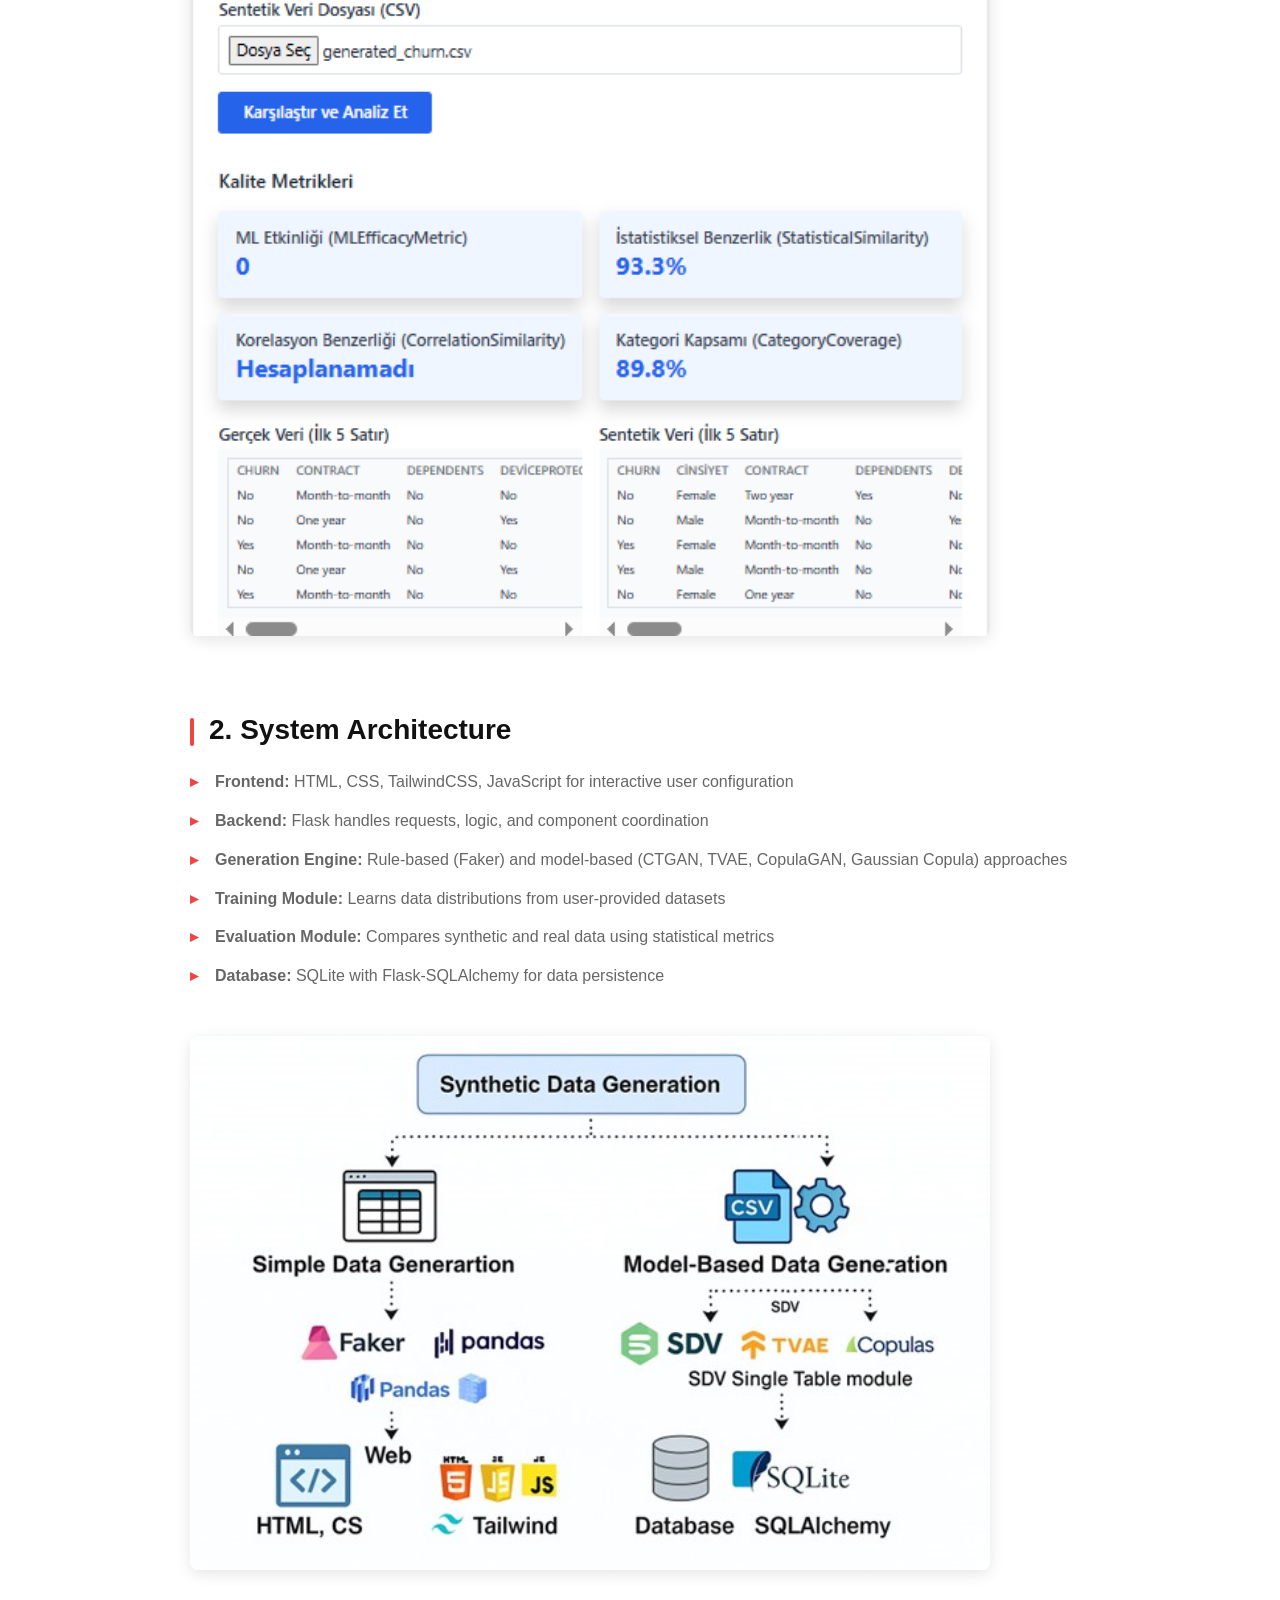
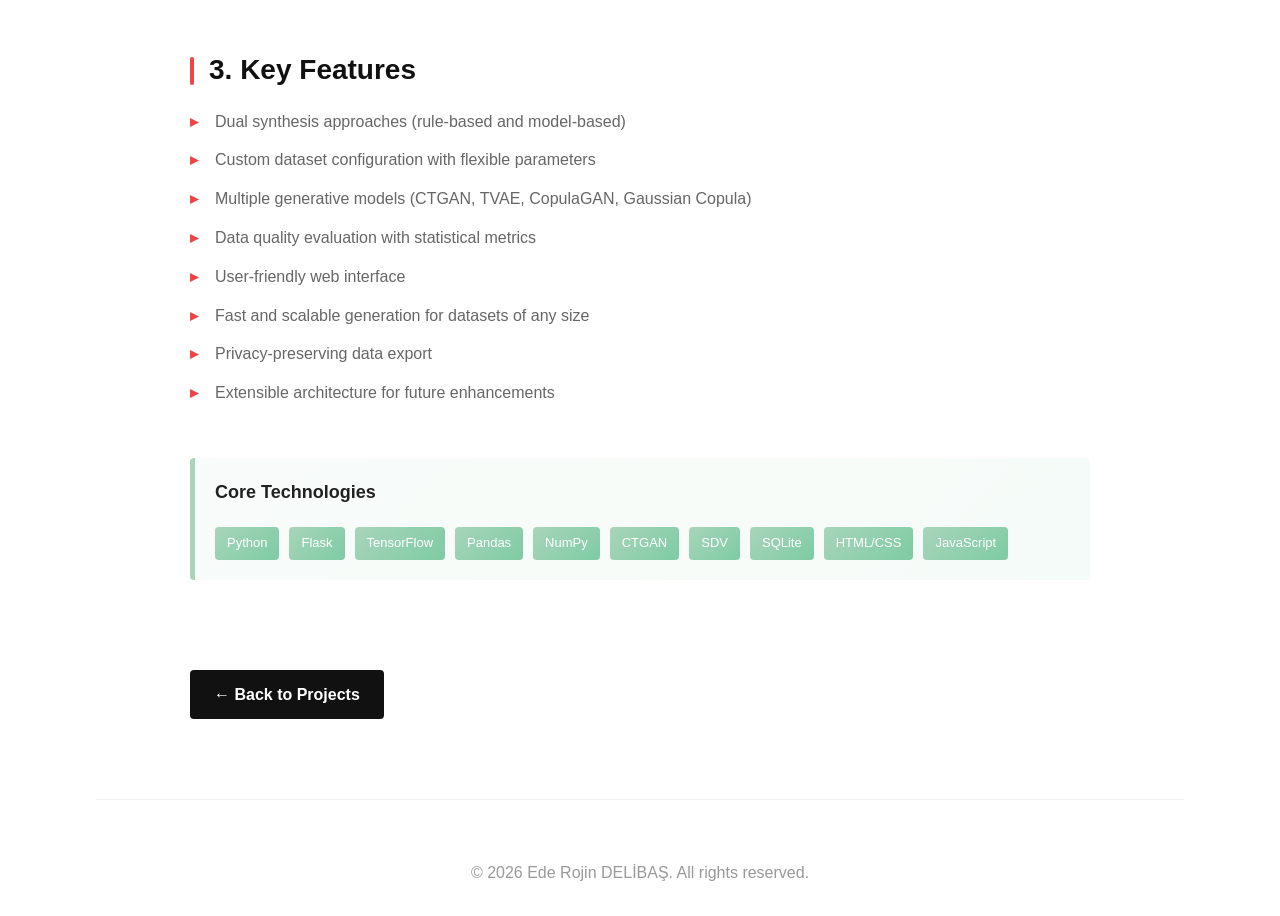
==== commit e7bc0372: "Churn project documentation improved" ====
--- a/project1.html
+++ b/project1.html
@@ -2,7 +2,7 @@
 <html>
 <head>
   <title>Synthetic Data Generation System - Ede Rojin DELİBAŞ</title>
-  <link rel="stylesheet" href="style.css?v=4.0">
+  <link rel="stylesheet" href="style.css?v=4.3">
   <meta charset="UTF-8">
   <meta name="viewport" content="width=device-width, initial-scale=1.0">
 </head>
@@ -13,12 +13,11 @@
 <header>
   <div class="header-content">
     <div class="logo-section">
-      <div class="logo">R</div>
+      <img src="images/churn/data.gif?v=4.3" alt="Data Science" style="width: 50px; height: 50px; object-fit: contain;">
     </div>
     <div class="nav-section">
       <nav>
         <a href="index.html">Home</a>
-        <a href="projects.html">Projects</a>
         <a href="index.html#about">About</a>
       </nav>
     </div>
@@ -35,21 +34,18 @@
 
   <img src="images/synthetic/ui.jpeg?v=3.9" alt="System User Interface" class="project-image">
 
-  <!-- PROJECT EXPLANATION SECTION -->
   <div class="project-section">
-    <h2>1. Project Explanation</h2>
-    
-    <h3 style="margin-top: 40px; margin-bottom: 15px; font-size: 20px; color: #333; font-weight: 600;">1.1 Introduction</h3>
+    <h2>1. Introduction</h2>
     <p>
       Accessing high-quality datasets remains a critical challenge in machine learning due to privacy regulations, limited availability, and data scarcity. Synthetic data generation offers a powerful solution by creating artificial datasets that preserve statistical properties while maintaining privacy.
     </p>
 
-    <h3 style="margin-top: 30px; margin-bottom: 15px; font-size: 20px; color: #333; font-weight: 600;">1.2 Problem Statement</h3>
+    <h2>2. Problem Statement</h2>
     <p>
       Many organizations struggle with data limitations due to GDPR/HIPAA regulations, class imbalance, and expensive data collection. Existing solutions are often complex and lack flexibility for customized synthetic data generation.
     </p>
 
-    <h3 style="margin-top: 30px; margin-bottom: 15px; font-size: 20px; color: #333; font-weight: 600;">1.3 Objectives</h3>
+    <h2>3. Objectives</h2>
     <ul>
       <li>Enable custom dataset generation with configurable parameters</li>
       <li>Support numerical and categorical data synthesis</li>
@@ -58,7 +54,7 @@
       <li>Ensure privacy-preserving data export capabilities</li>
     </ul>
 
-    <h3 style="margin-top: 30px; margin-bottom: 15px; font-size: 20px; color: #333; font-weight: 600;">1.4 Data Sources</h3>
+    <h2>4. Data Sources</h2>
     <p style="margin-bottom: 15px;">
       The system supports two generation approaches:
     </p>
@@ -67,7 +63,7 @@
       <li><strong>Model-Based:</strong> Learns from user-provided datasets using generative models (CTGAN, TVAE, CopulaGAN, Gaussian Copula)</li>
     </ul>
 
-    <h3 style="margin-top: 30px; margin-bottom: 15px; font-size: 20px; color: #333; font-weight: 600;">1.5 Methodology</h3>
+    <h2>5. Methodology</h2>
     <ul>
       <li><strong>User Configuration:</strong> Define dataset structure (rows, columns, data types)</li>
       <li><strong>Generation Selection:</strong> Choose between random or model-based synthesis</li>
@@ -79,7 +75,7 @@
 
   <!-- EVALUATION AND RESULTS SECTION -->
   <div class="project-section">
-    <h3 style="margin-top: 40px; margin-bottom: 15px; font-size: 20px; color: #333; font-weight: 600;">1.6 Evaluation and Results</h3>
+    <h2>6. Evaluation and Results</h2>
     <p>
       The system was evaluated based on both performance and data quality across different generation methods.
     </p>
@@ -87,7 +83,7 @@
 
   <!-- RANDOM DATA GENERATION RESULTS -->
   <div class="project-section">
-    <h3 style="margin-top: 30px; margin-bottom: 15px; font-size: 20px; color: #333; font-weight: 600;">1.6.1 Random Data Generation</h3>
+    <h3 style="margin-top: 30px; margin-bottom: 15px; font-size: 20px; color: #333; font-weight: 600;">6.1 Random Data Generation</h3>
     <p>
       Fast and computationally efficient data generation with unique datasets produced on each execution. Ideal for testing, prototyping, and rapid development.
     </p>
@@ -96,7 +92,7 @@
 
   <!-- MODEL-BASED DATA GENERATION -->
   <div class="project-section">
-    <h3 style="margin-top: 30px; margin-bottom: 15px; font-size: 20px; color: #333; font-weight: 600;">1.6.2 Model-Based Data Generation</h3>
+    <h3 style="margin-top: 30px; margin-bottom: 15px; font-size: 20px; color: #333; font-weight: 600;">6.2 Model-Based Data Generation</h3>
     <p>
       Generated data closely matches statistical properties of real datasets with preserved distributions and learned correlations between variables. Model-based approaches produce significantly more realistic and analytically useful data compared to random generation.
     </p>
@@ -112,7 +108,7 @@
 
   <!-- QUALITY EVALUATION METRICS -->
   <div class="project-section">
-    <h3 style="margin-top: 30px; margin-bottom: 15px; font-size: 20px; color: #333; font-weight: 600;">1.6.3 Quality Evaluation Metrics</h3>
+    <h3 style="margin-top: 30px; margin-bottom: 15px; font-size: 20px; color: #333; font-weight: 600;">6.3 Quality Evaluation</h3>
     <p style="margin-bottom: 15px;">
       Quality assessment compares synthetic and real data using statistical similarity, correlation analysis, ML efficacy, and category coverage metrics to validate synthetic data integrity and usability.
     </p>
--- a/style.css
+++ b/style.css
@@ -237,7 +237,7 @@
 /* PROJECT GRID */
 .grid {
   display: grid;
-  grid-template-columns: repeat(auto-fit, minmax(300px, 1fr));
+  grid-template-columns: repeat(auto-fit, minmax(240px, 1fr));
   gap: 30px;
   margin: 50px 0;
 }
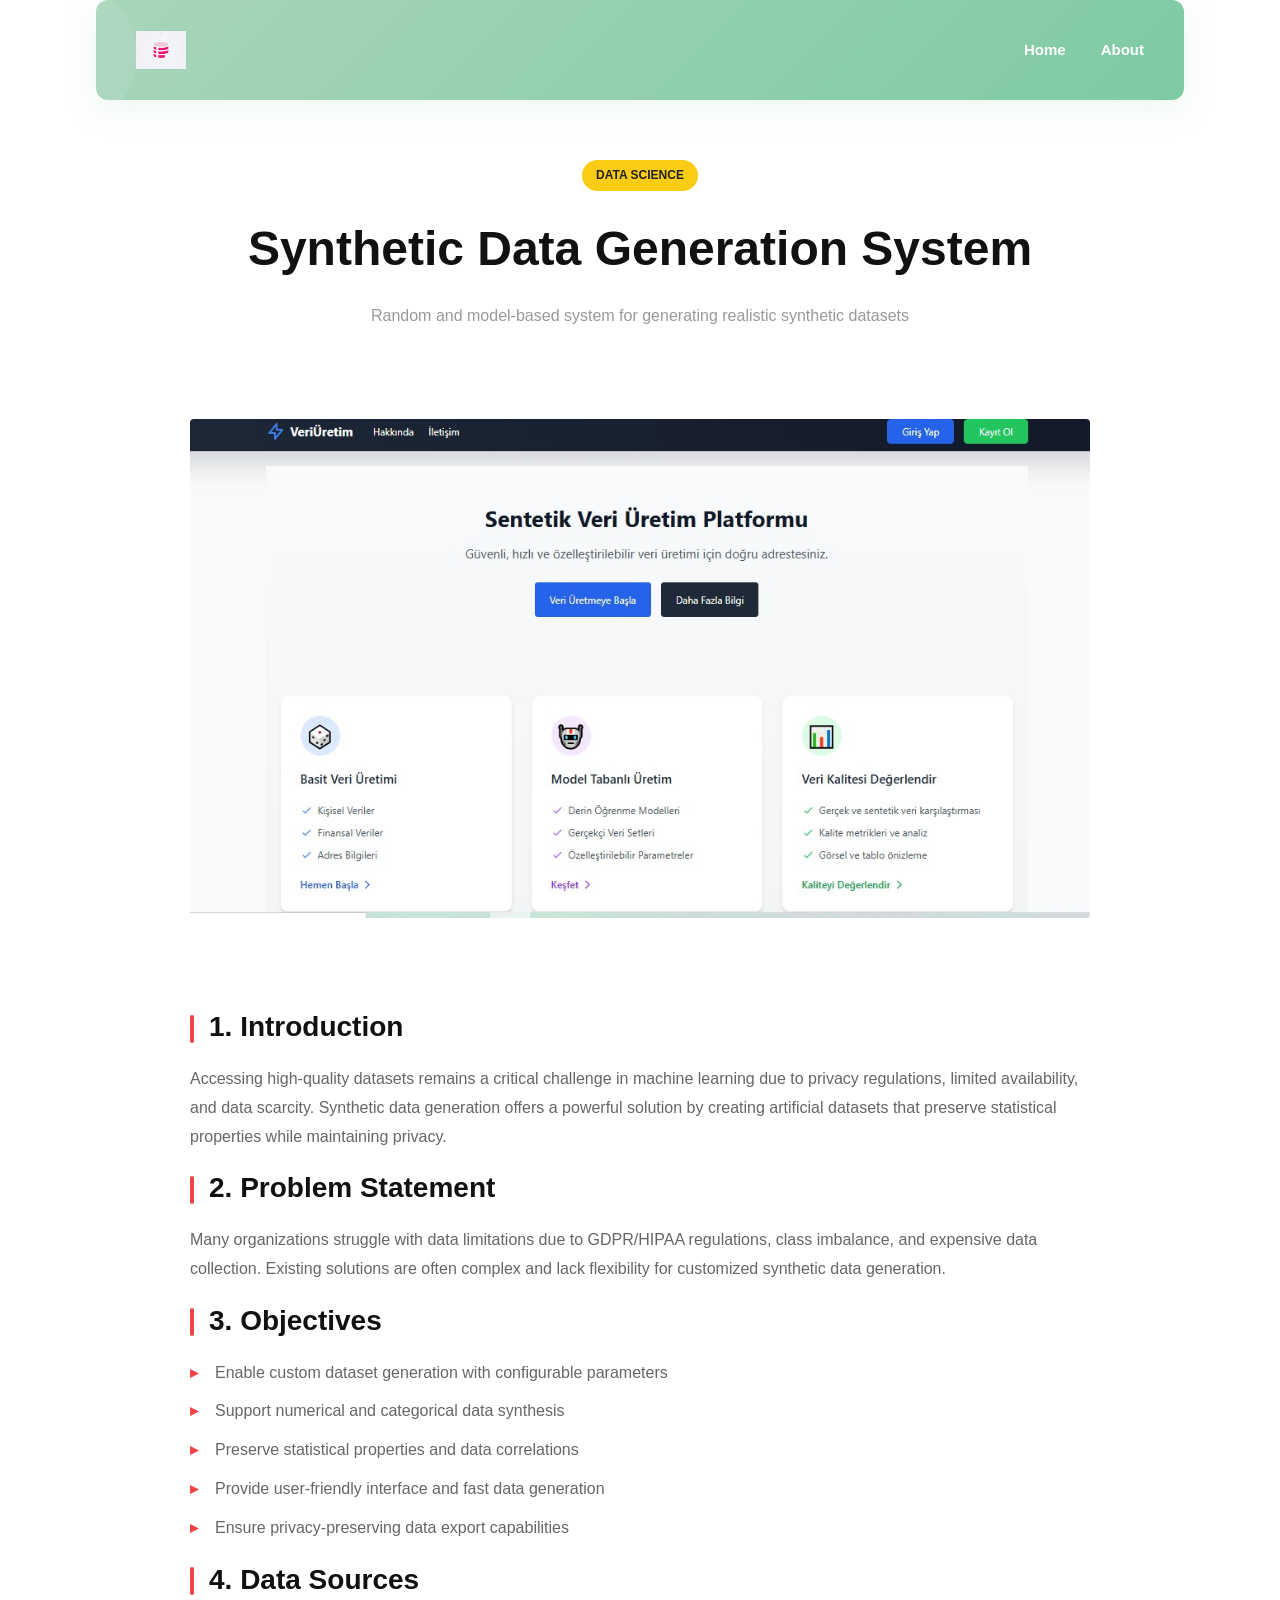
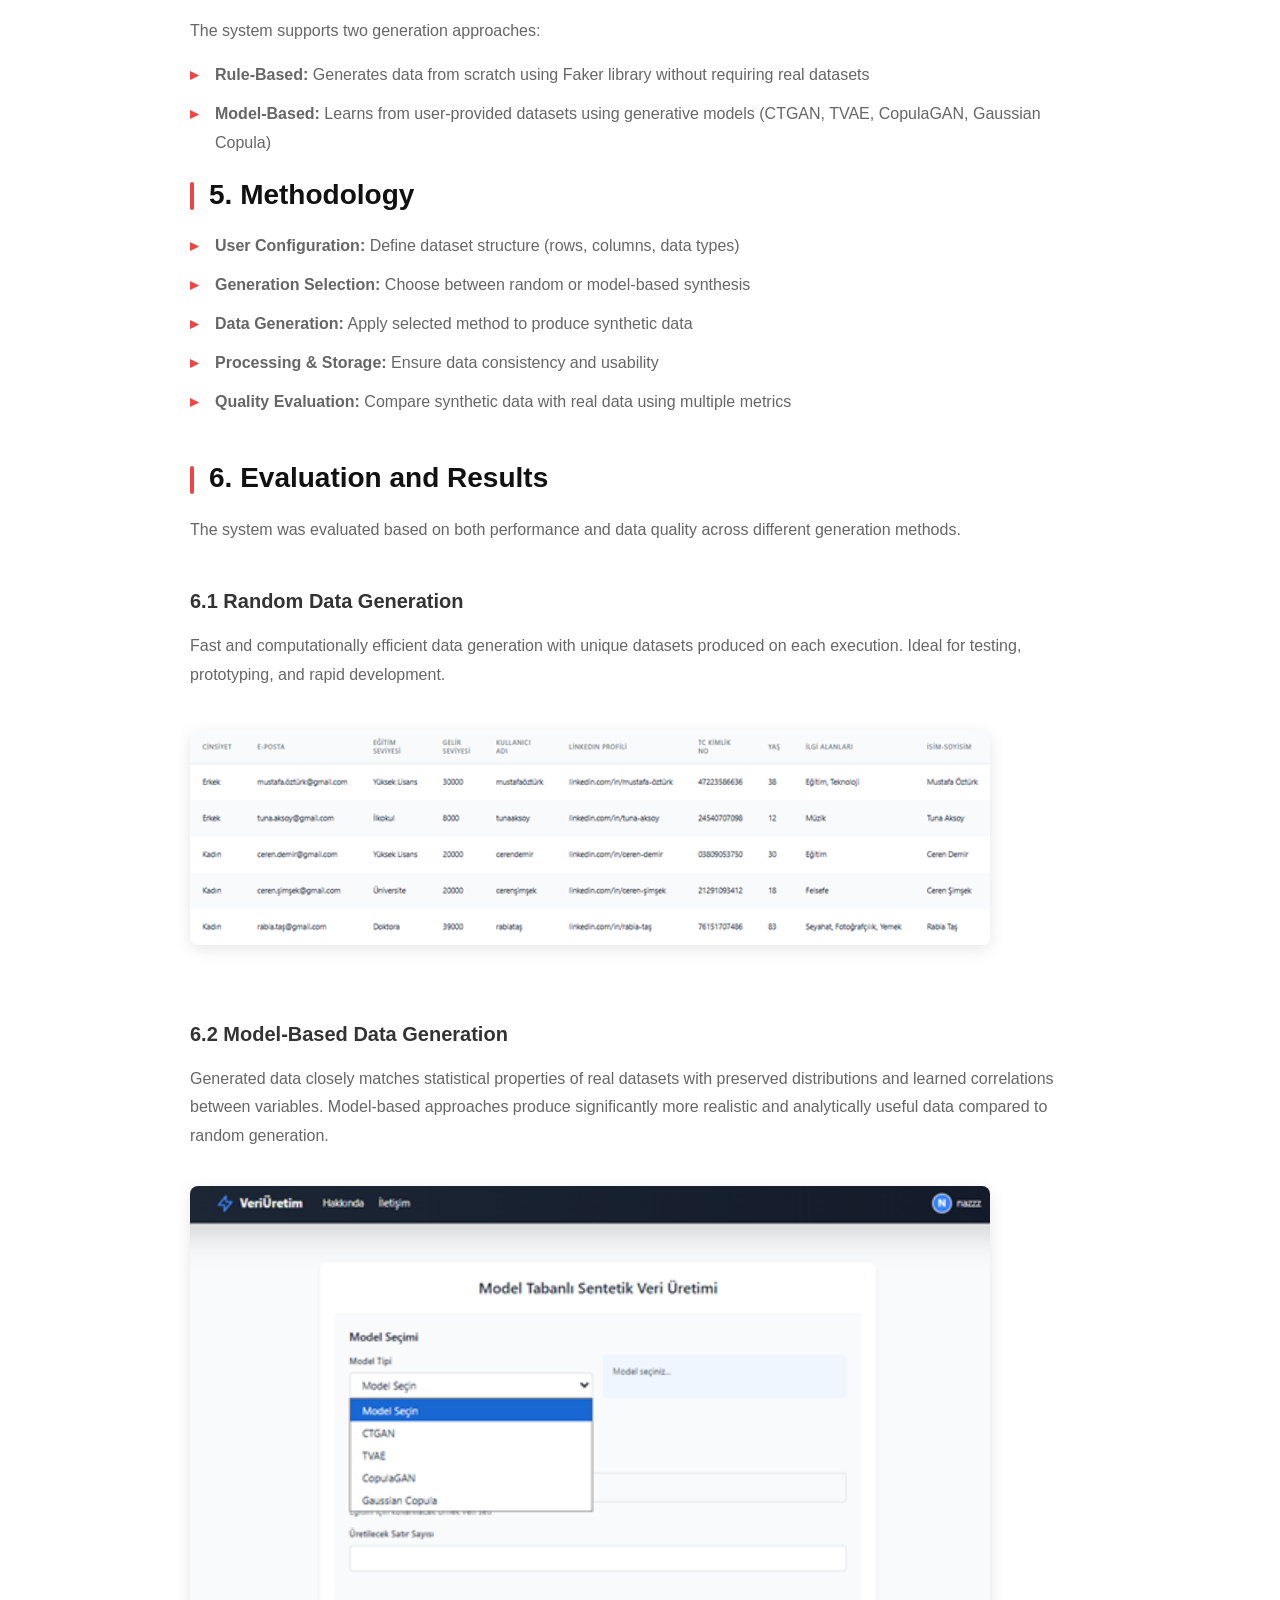
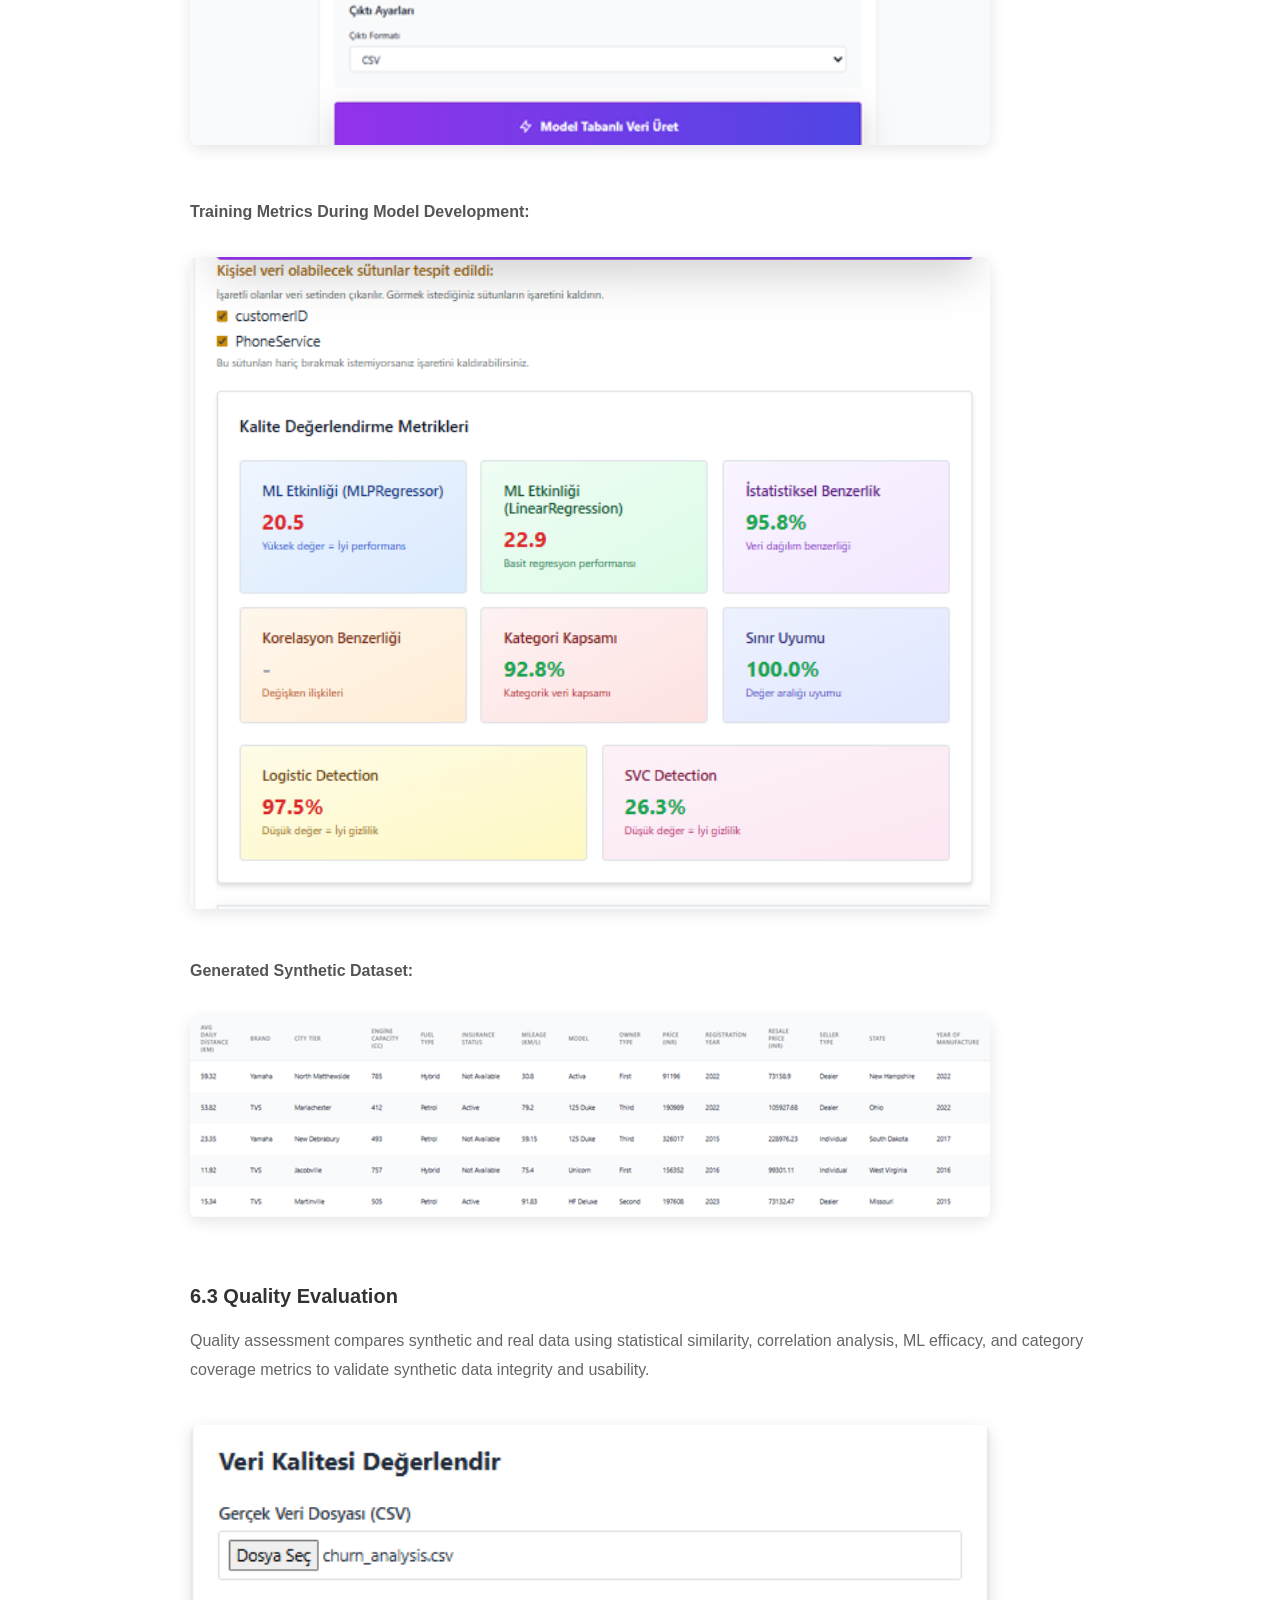
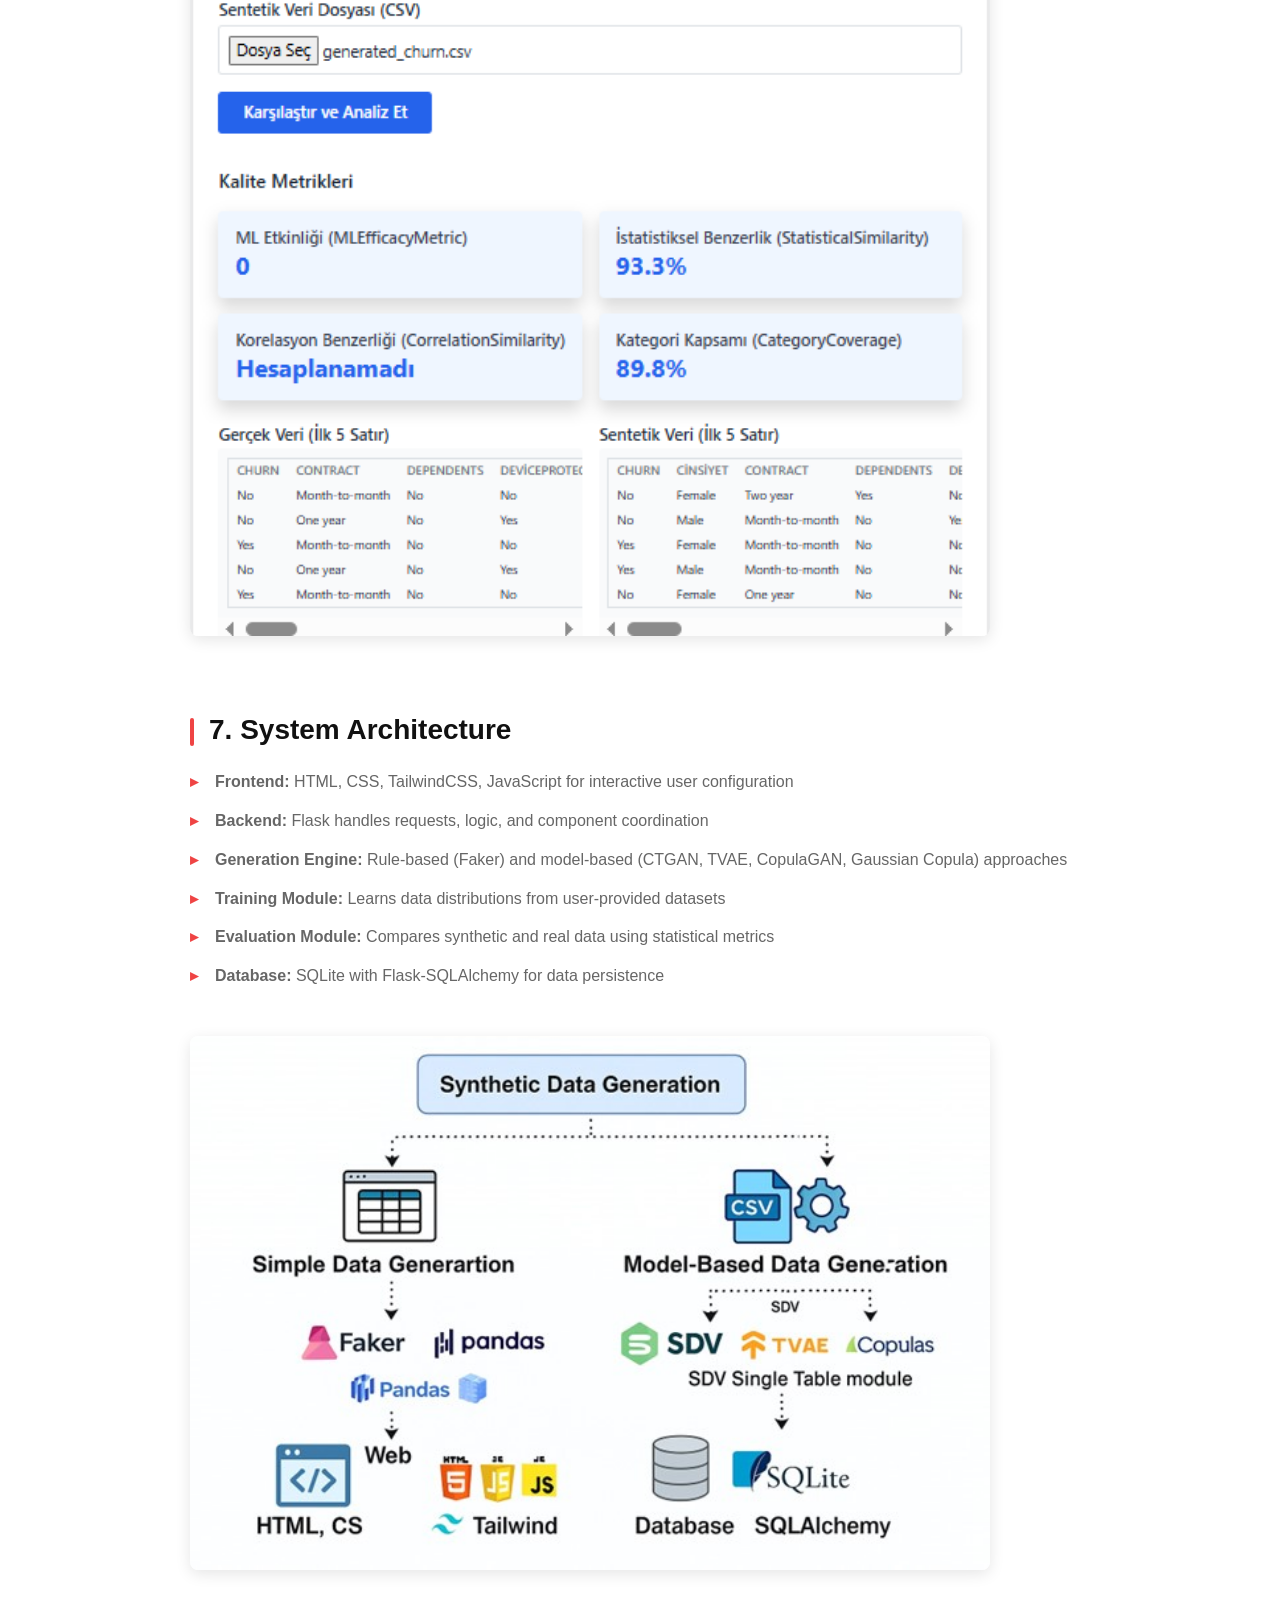
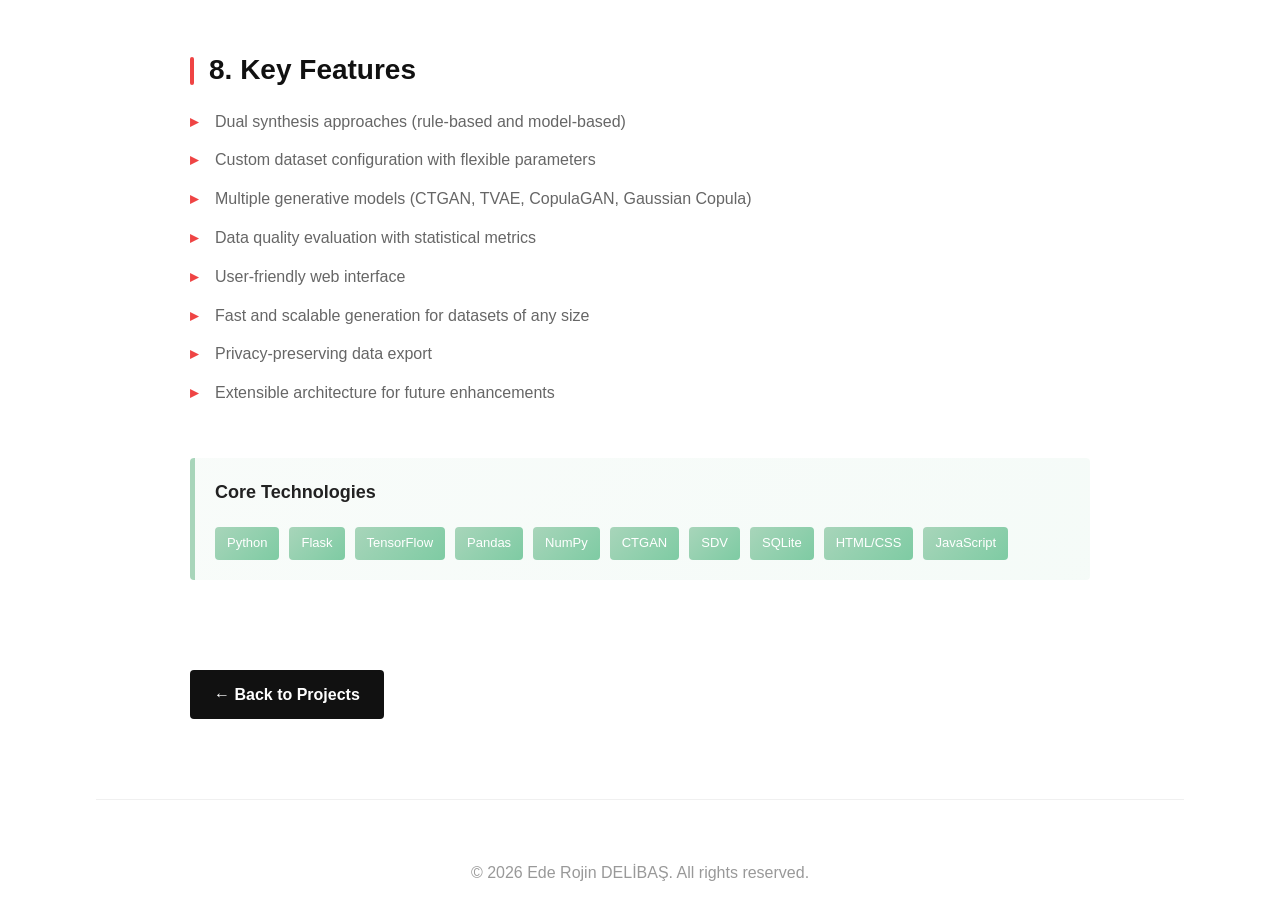
==== commit 7e24afca: "header rearragement" ====
--- a/project1.html
+++ b/project1.html
@@ -13,7 +13,7 @@
 <header>
   <div class="header-content">
     <div class="logo-section">
-      <img src="images/churn/data.gif?v=4.3" alt="Data Science" style="width: 50px; height: 50px; object-fit: contain;">
+      <img src="images/data.gif?v=4.3" alt="Data Science" style="width: 50px; height: 50px; object-fit: contain;">
     </div>
     <div class="nav-section">
       <nav>
@@ -32,7 +32,7 @@
     <p style="color: #999; margin-top: 15px;">Random and model-based system for generating realistic synthetic datasets</p>
   </div>
 
-  <img src="images/synthetic/ui.jpeg?v=3.9" alt="System User Interface" class="project-image">
+<img src="images/synthetic/ui.jpeg?v=4.3" alt="System User Interface" class="project-image">
 
   <div class="project-section">
     <h2>1. Introduction</h2>
@@ -87,7 +87,7 @@
     <p>
       Fast and computationally efficient data generation with unique datasets produced on each execution. Ideal for testing, prototyping, and rapid development.
     </p>
-    <img src="images/synthetic/randsynt.png?v=3.9" alt="Random Synthetic Data Generation" style="width: 100%; max-width: 800px; margin: 25px 0; border-radius: 8px; box-shadow: 0 4px 15px rgba(0,0,0,0.1);">
+    <img src="images/synthetic/randsynt.png?v=4.3" alt="Random Synthetic Data Generation" style="width: 100%; max-width: 800px; margin: 25px 0; border-radius: 8px; box-shadow: 0 4px 15px rgba(0,0,0,0.1);">
   </div>
 
   <!-- MODEL-BASED DATA GENERATION -->
@@ -97,13 +97,13 @@
       Generated data closely matches statistical properties of real datasets with preserved distributions and learned correlations between variables. Model-based approaches produce significantly more realistic and analytically useful data compared to random generation.
     </p>
     
-    <img src="images/synthetic/modeltabanlı.png?v=3.9" alt="Model-Based Generation Interface" style="width: 100%; max-width: 800px; margin: 20px 0; border-radius: 8px; box-shadow: 0 4px 15px rgba(0,0,0,0.1);">
+    <img src="images/synthetic/modeltabanlı.png?v=4.3" alt="Model-Based Generation Interface" style="width: 100%; max-width: 800px; margin: 20px 0; border-radius: 8px; box-shadow: 0 4px 15px rgba(0,0,0,0.1);">
     
     <p style="margin-top: 25px; font-weight: 600; color: #555;">Training Metrics During Model Development:</p>
-    <img src="images/synthetic/kalitemetrikleri.png?v=3.9" alt="Model Training Metrics" style="width: 100%; max-width: 800px; margin: 15px 0; border-radius: 8px; box-shadow: 0 4px 15px rgba(0,0,0,0.1);">
+    <img src="images/synthetic/kalitemetrikleri.png?v=4.3" alt="Model Training Metrics" style="width: 100%; max-width: 800px; margin: 15px 0; border-radius: 8px; box-shadow: 0 4px 15px rgba(0,0,0,0.1);">
     
     <p style="margin-top: 25px; font-weight: 600; color: #555;">Generated Synthetic Dataset:</p>
-    <img src="images/synthetic/prodmodelsyn.png?v=3.9" alt="Generated Synthetic Data" style="width: 100%; max-width: 800px; margin: 15px 0; border-radius: 8px; box-shadow: 0 4px 15px rgba(0,0,0,0.1);">
+    <img src="images/synthetic/prodmodelsyn.png?v=4.3" alt="Generated Synthetic Data" style="width: 100%; max-width: 800px; margin: 15px 0; border-radius: 8px; box-shadow: 0 4px 15px rgba(0,0,0,0.1);">
   </div>
 
   <!-- QUALITY EVALUATION METRICS -->
@@ -112,12 +112,12 @@
     <p style="margin-bottom: 15px;">
       Quality assessment compares synthetic and real data using statistical similarity, correlation analysis, ML efficacy, and category coverage metrics to validate synthetic data integrity and usability.
     </p>
-    <img src="images/synthetic/kalitemetrikleri2.png?v=3.9" alt="Quality Evaluation Metrics" style="width: 100%; max-width: 800px; margin: 25px 0; border-radius: 8px; box-shadow: 0 4px 15px rgba(0,0,0,0.1);">
+    <img src="images/synthetic/kalitemetrikleri2.png?v=4.3" alt="Quality Evaluation Metrics" style="width: 100%; max-width: 800px; margin: 25px 0; border-radius: 8px; box-shadow: 0 4px 15px rgba(0,0,0,0.1);">
   </div>
 
   <!-- SYSTEM ARCHITECTURE SECTION -->
   <div class="project-section">
-    <h2>2. System Architecture</h2>
+    <h2>7. System Architecture</h2>
     <ul>
       <li><strong>Frontend:</strong> HTML, CSS, TailwindCSS, JavaScript for interactive user configuration</li>
       <li><strong>Backend:</strong> Flask handles requests, logic, and component coordination</li>
@@ -127,12 +127,12 @@
       <li><strong>Database:</strong> SQLite with Flask-SQLAlchemy for data persistence</li>
     </ul>
     
-    <img src="images/synthetic/techstack.jpg?v=3.9" alt="Technology Stack" style="width: 100%; max-width: 800px; margin: 30px 0; border-radius: 8px; box-shadow: 0 4px 15px rgba(0,0,0,0.1);">
+    <img src="images/synthetic/techstack.jpg?v=4.3" alt="Technology Stack" style="width: 100%; max-width: 800px; margin: 30px 0; border-radius: 8px; box-shadow: 0 4px 15px rgba(0,0,0,0.1);">
   </div>
 
   <!-- KEY FEATURES SECTION -->
   <div class="project-section">
-    <h2>3. Key Features</h2>
+    <h2>8. Key Features</h2>
     <ul>
       <li>Dual synthesis approaches (rule-based and model-based)</li>
       <li>Custom dataset configuration with flexible parameters</li>
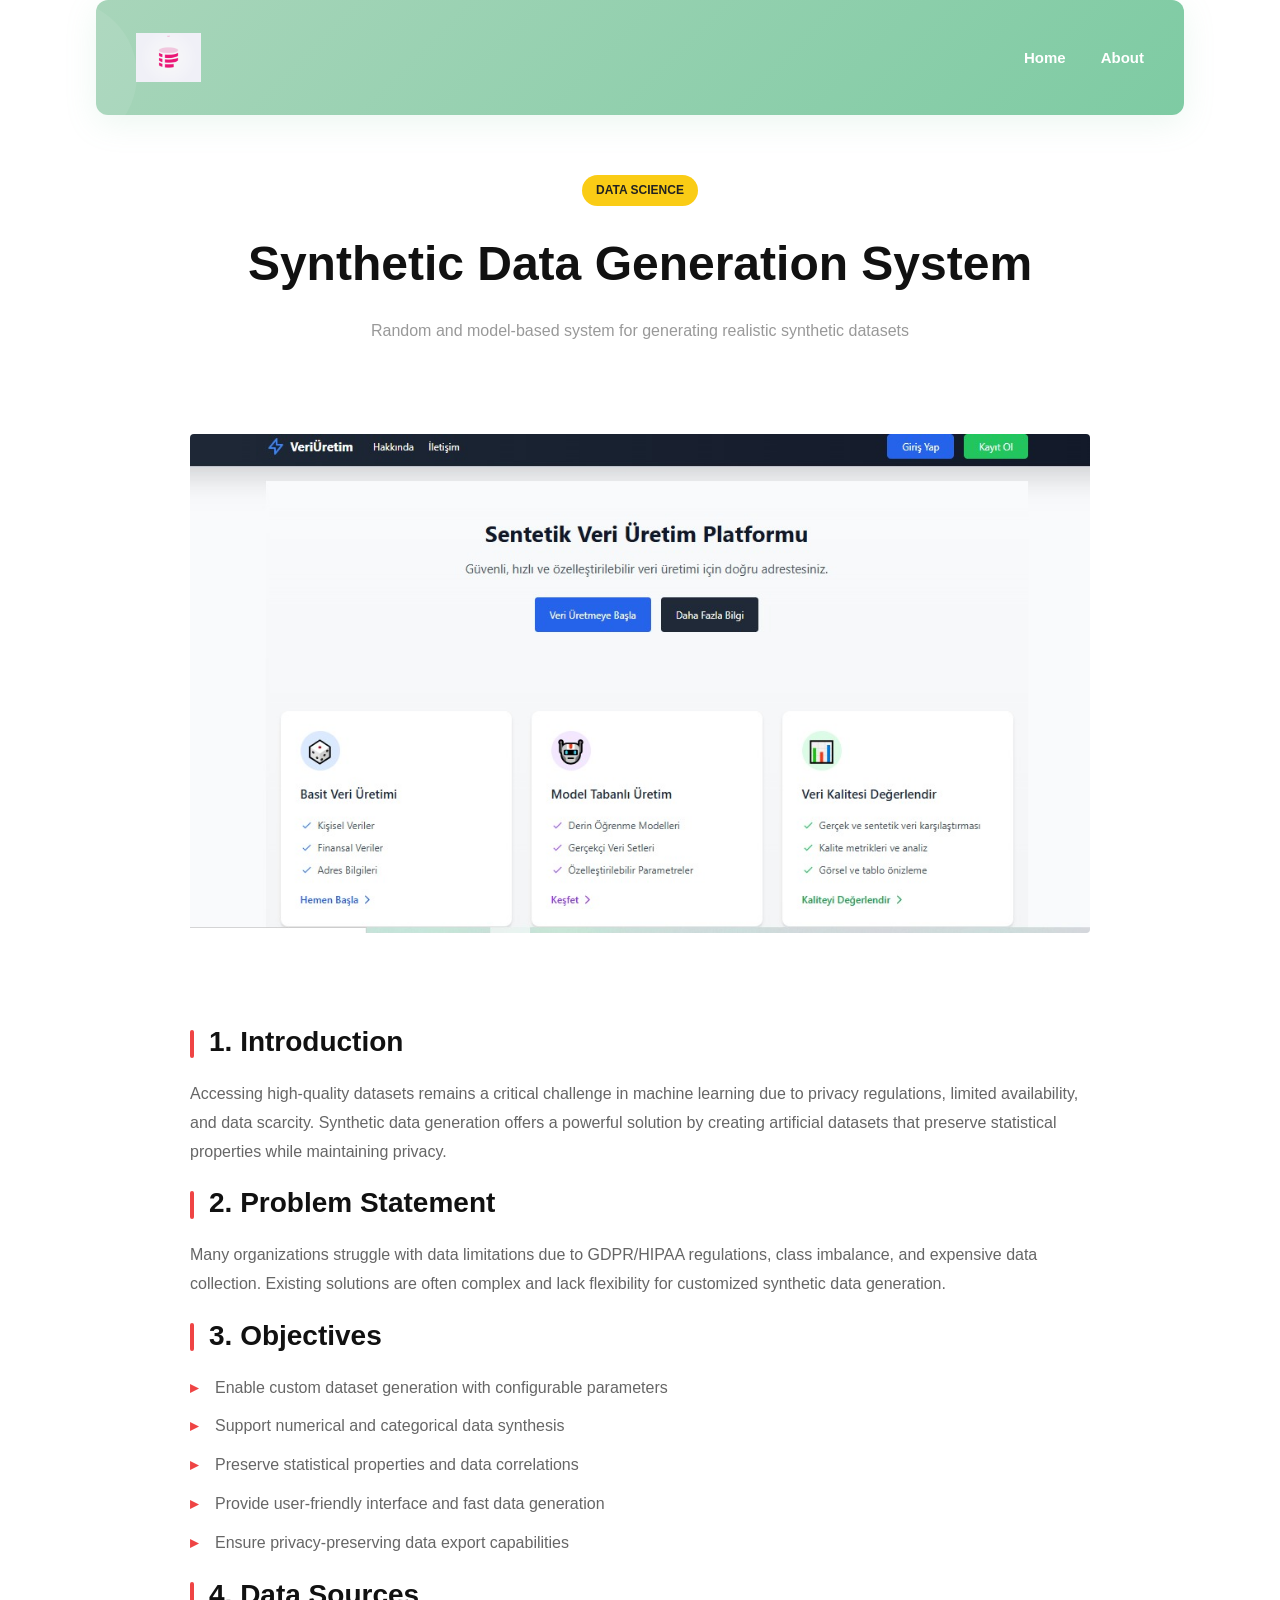
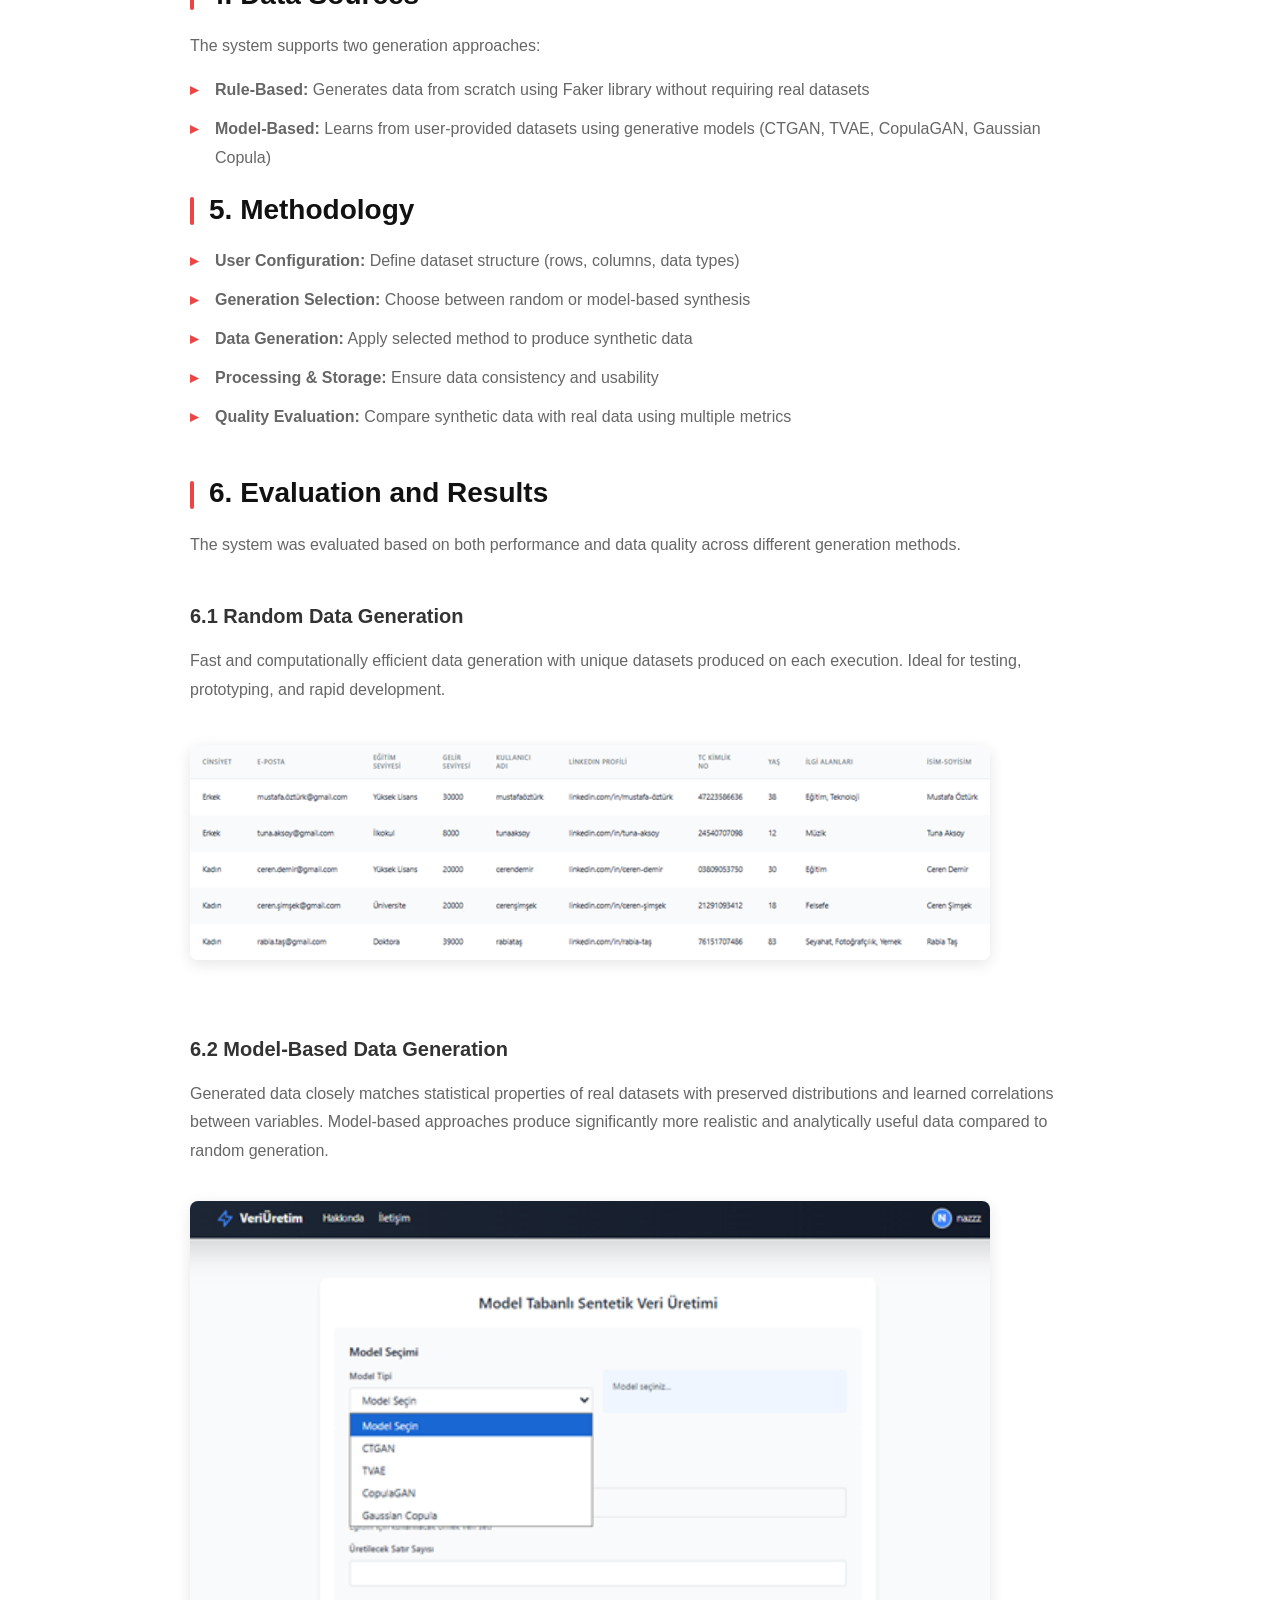
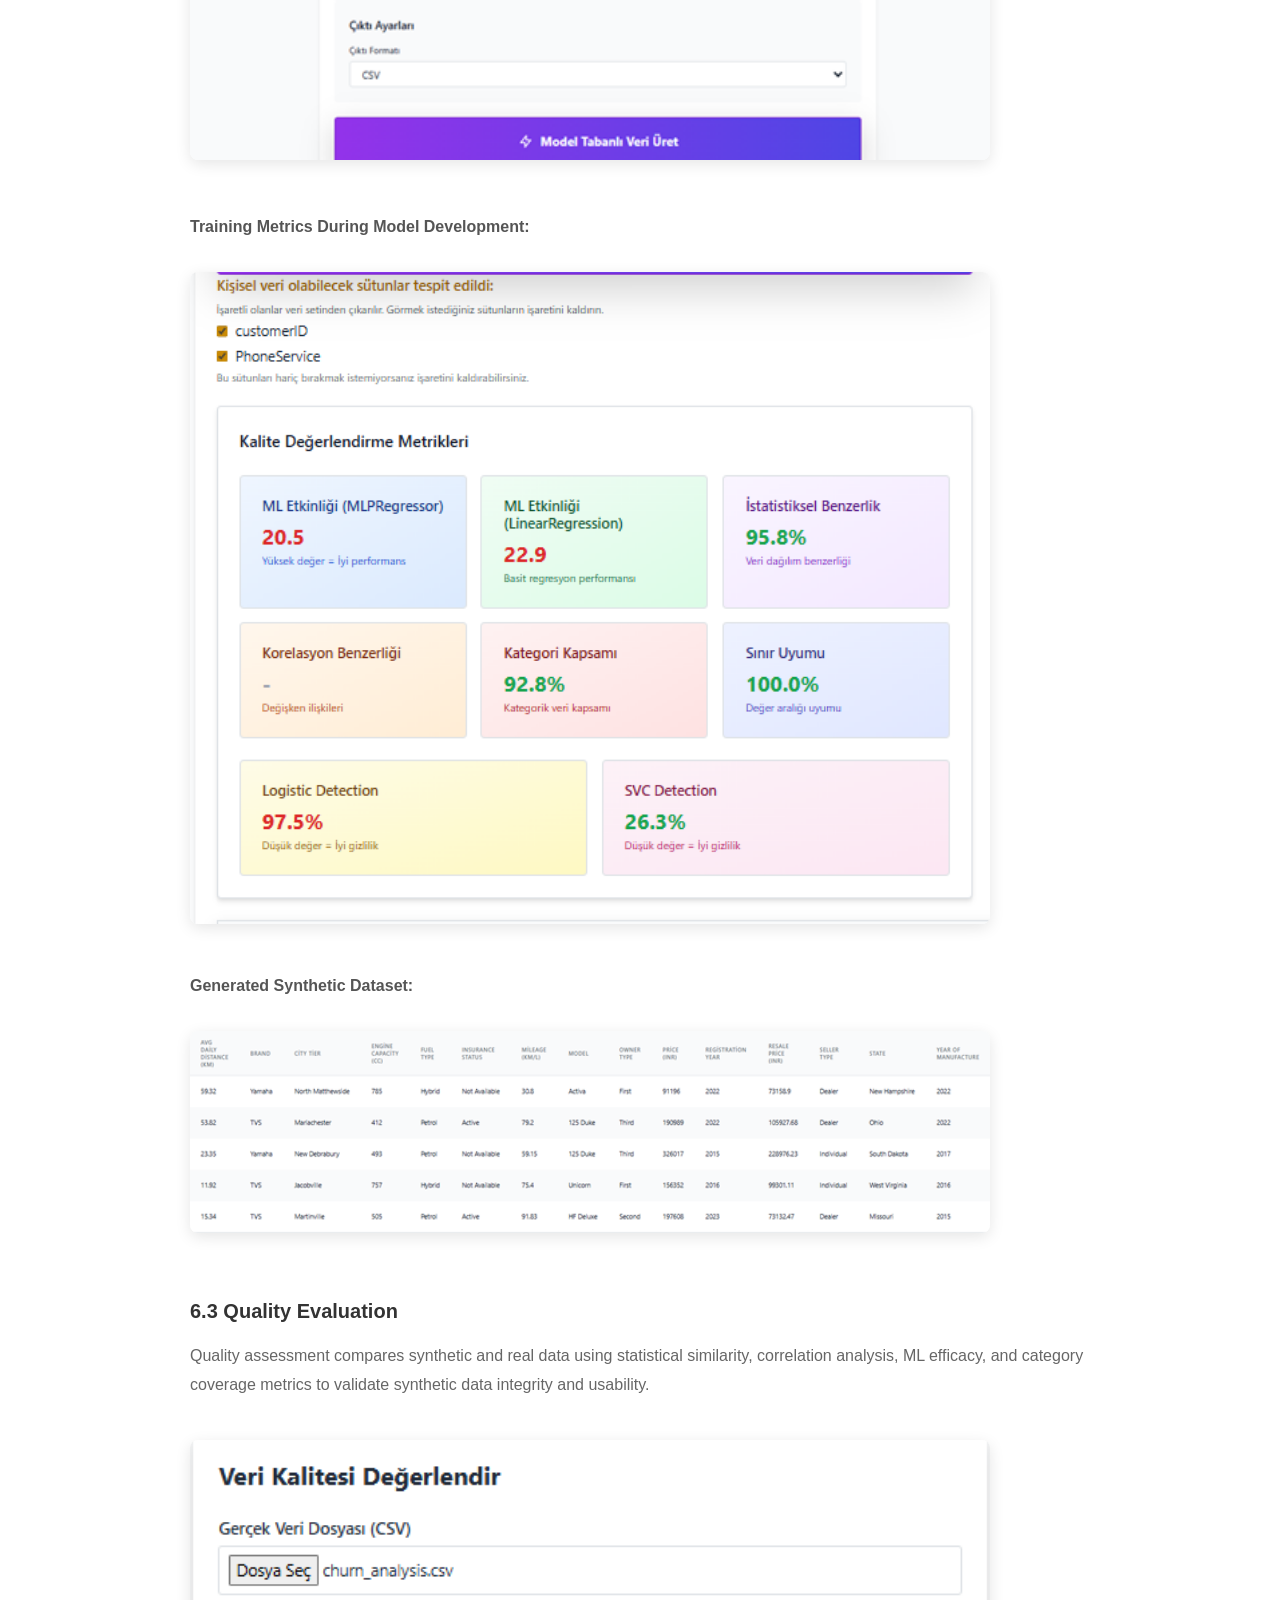
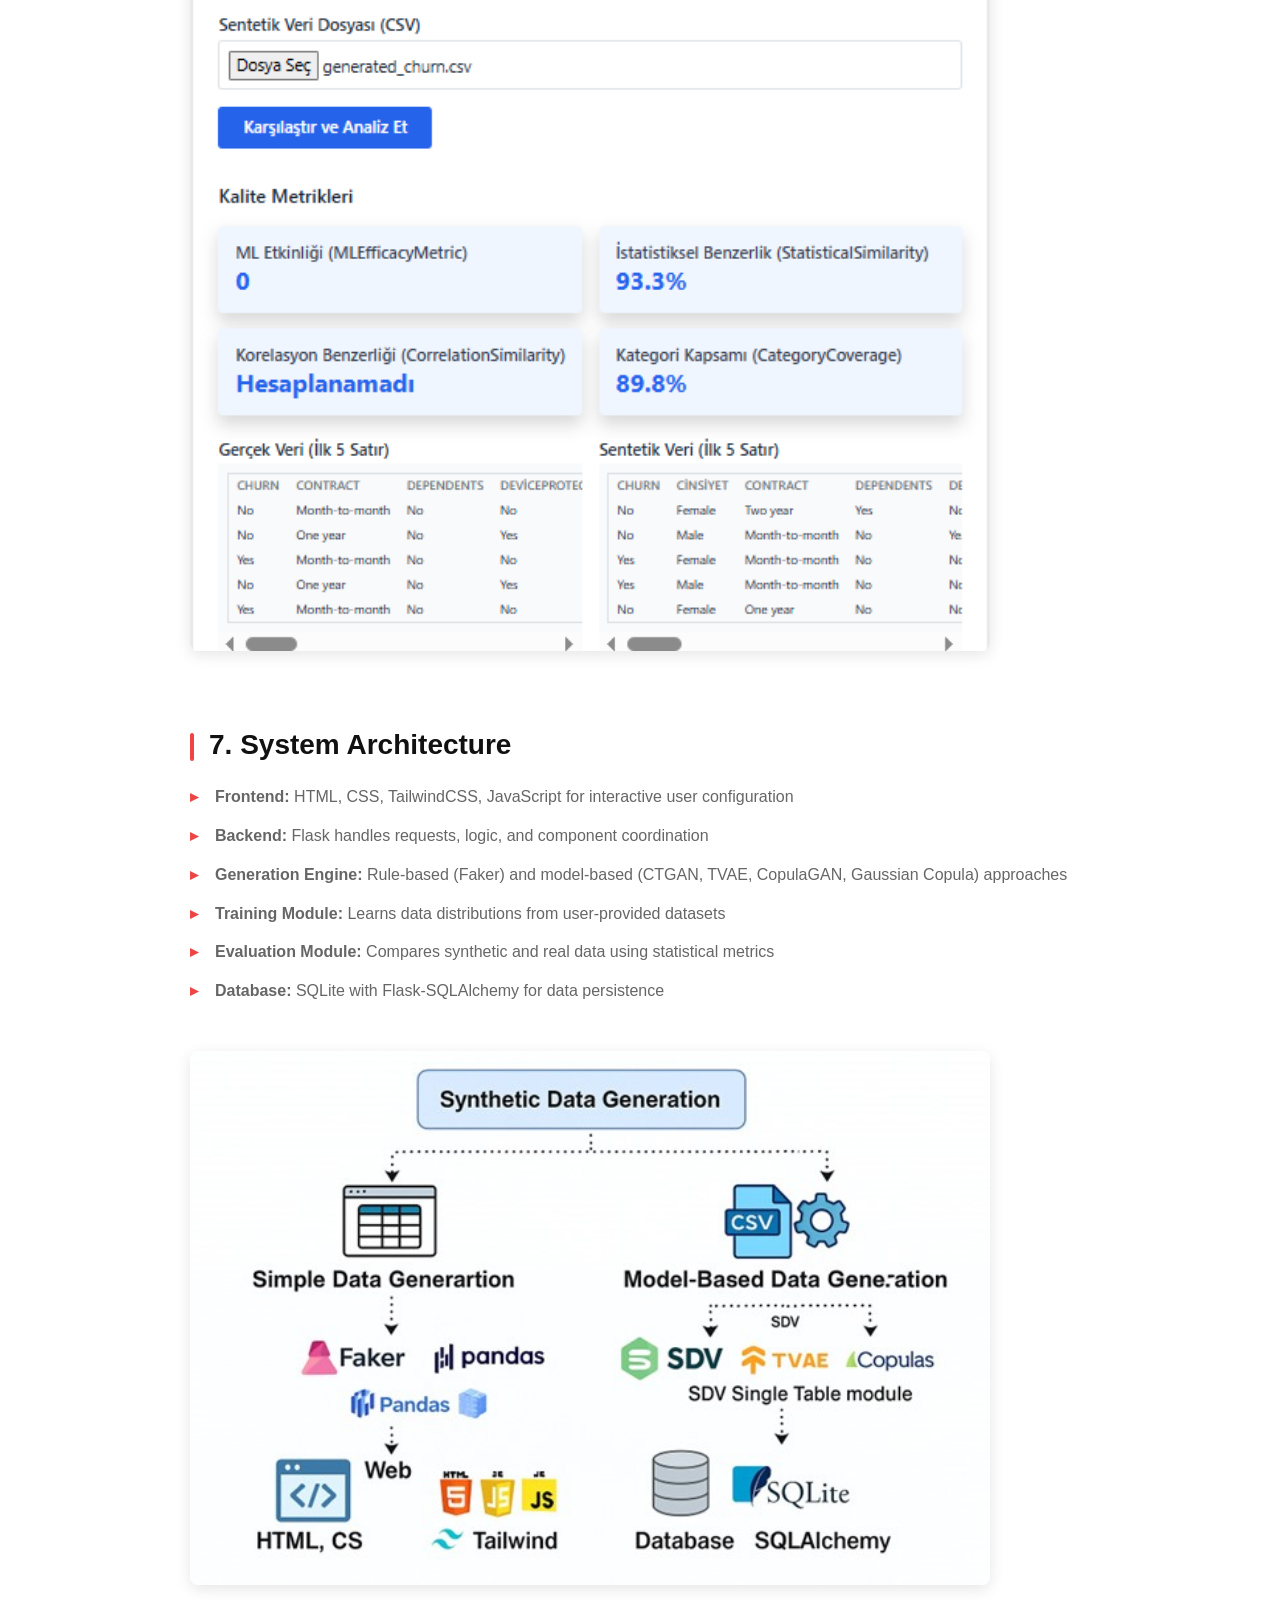
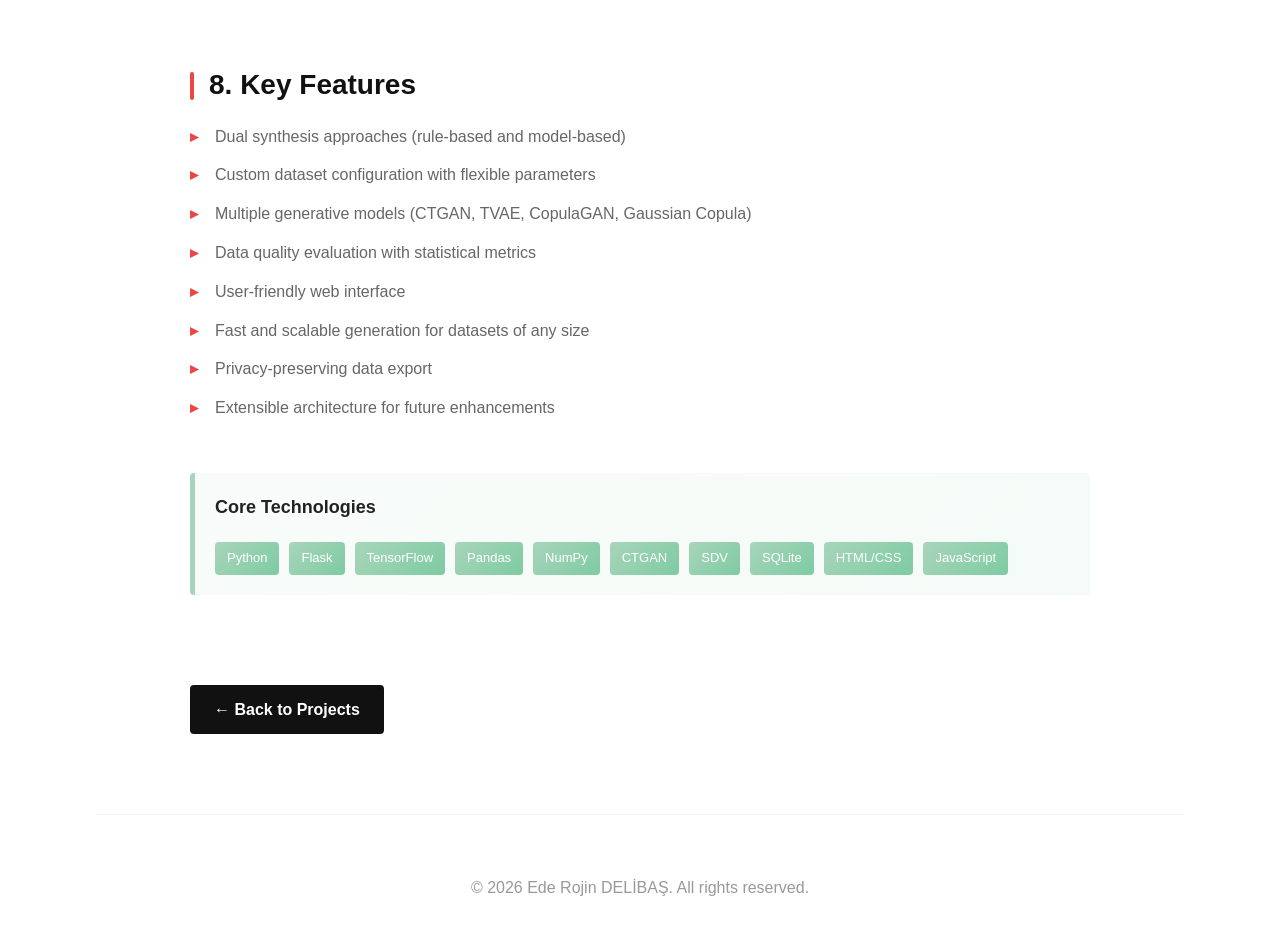
==== commit d8e5f2dc: "header rearragement-gif problem" ====
--- a/project1.html
+++ b/project1.html
@@ -13,7 +13,7 @@
 <header>
   <div class="header-content">
     <div class="logo-section">
-      <img src="images/data.gif?v=4.3" alt="Data Science" style="width: 50px; height: 50px; object-fit: contain;">
+      <img src="images/data.gif?v=4.3" alt="Data Science" style="width: 65px; height: 65px; object-fit: contain; background: transparent;">
     </div>
     <div class="nav-section">
       <nav>
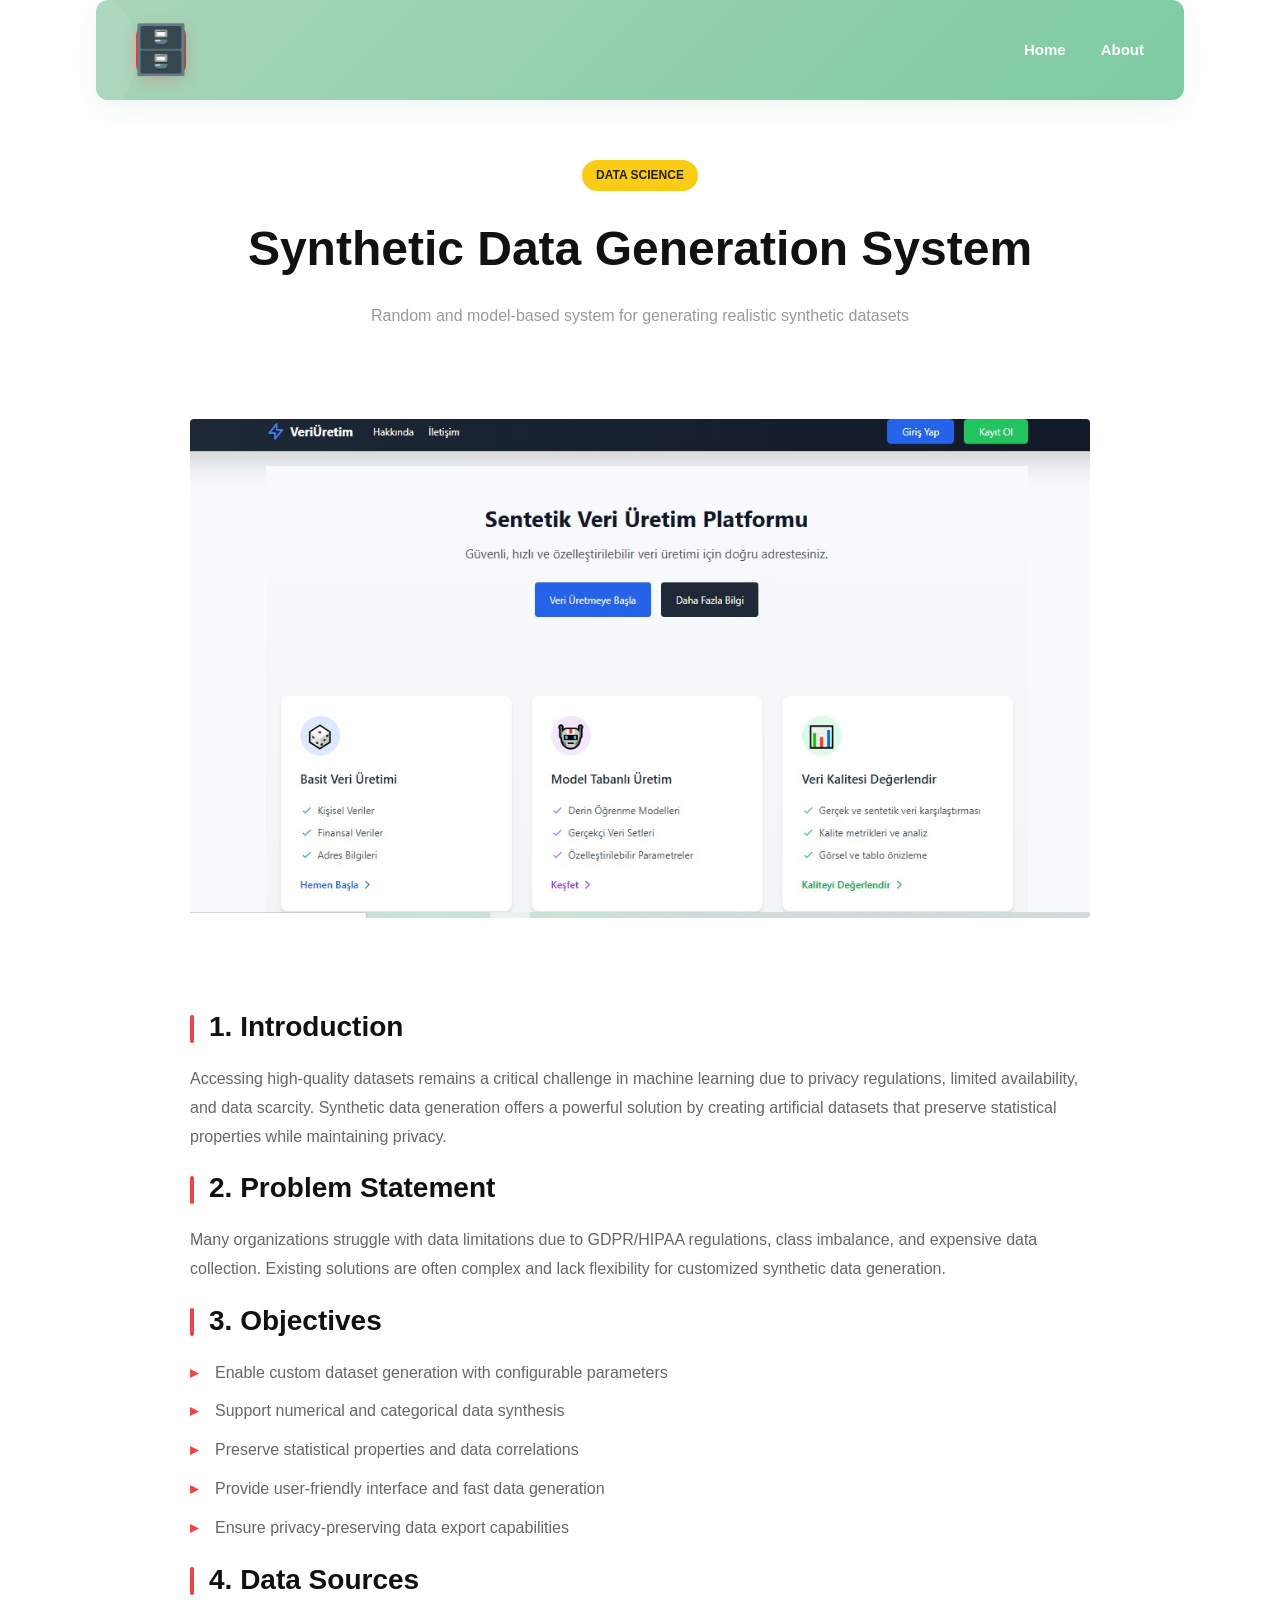
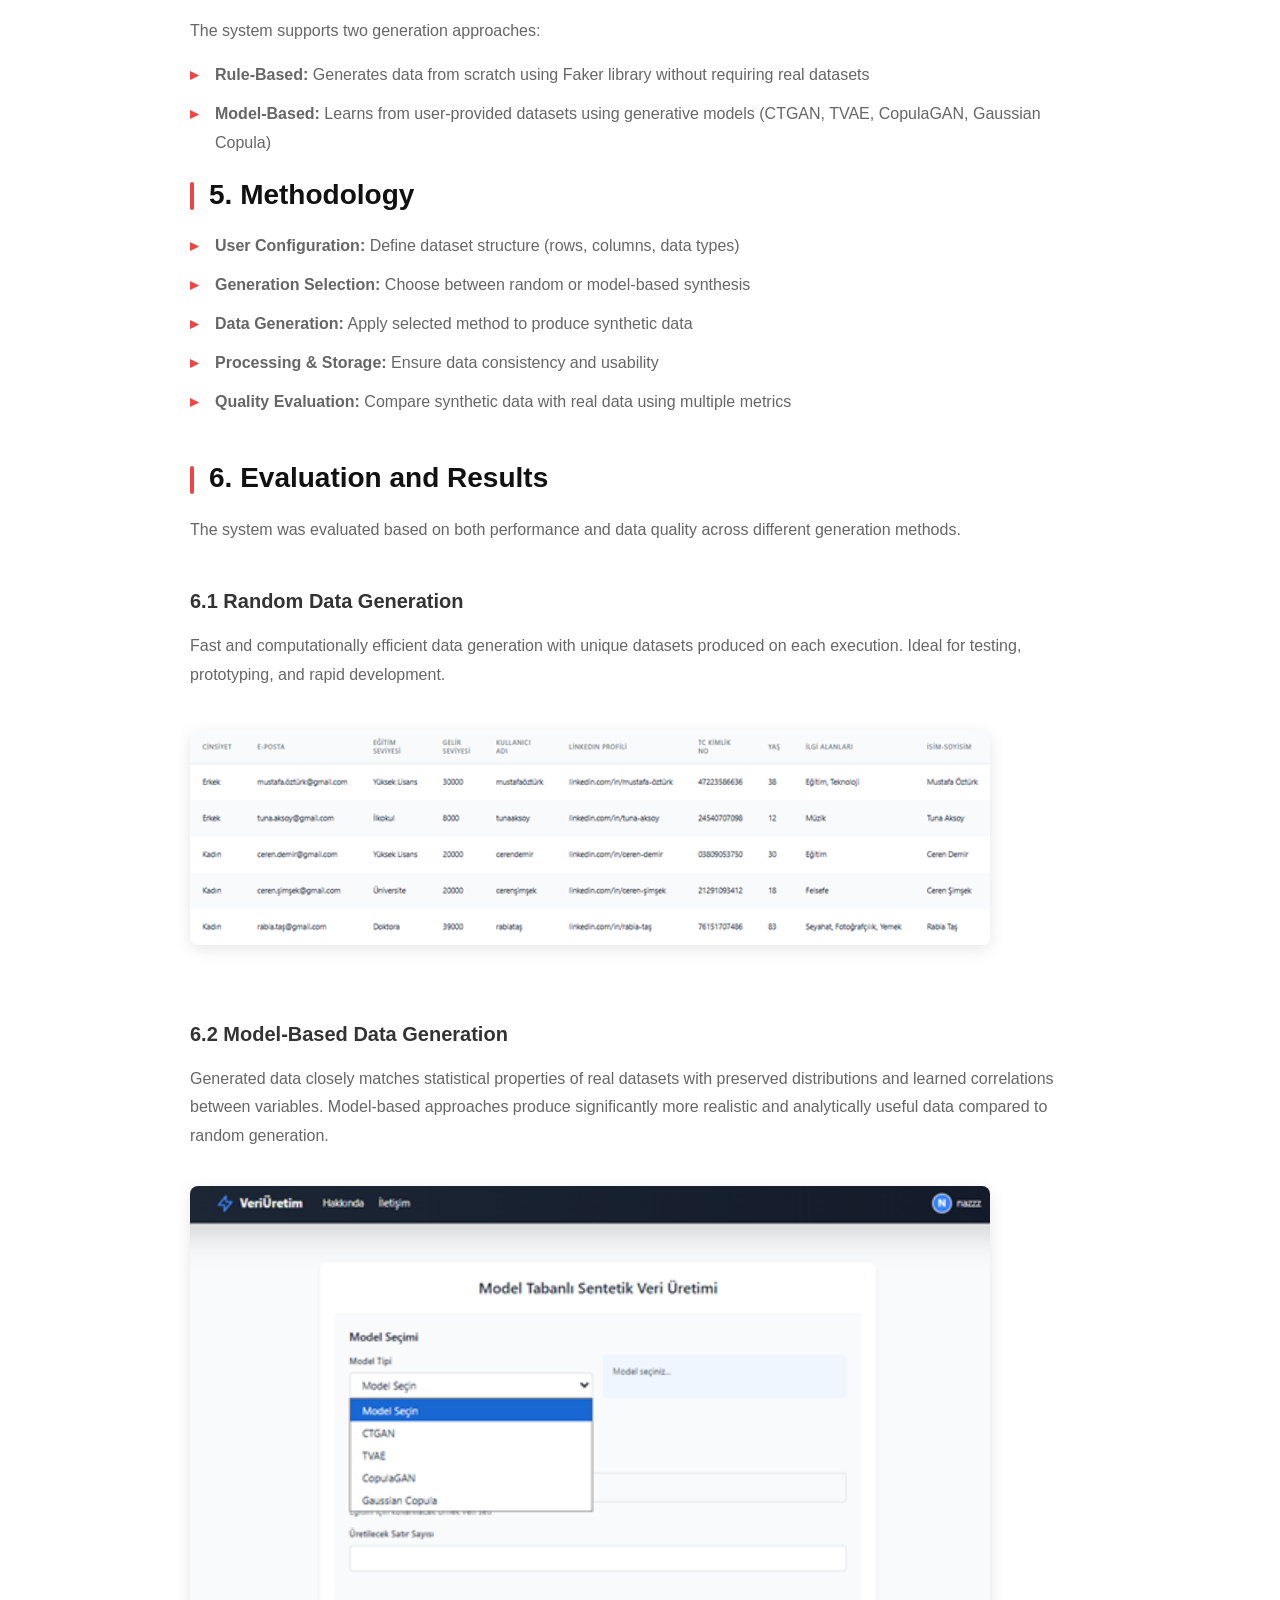
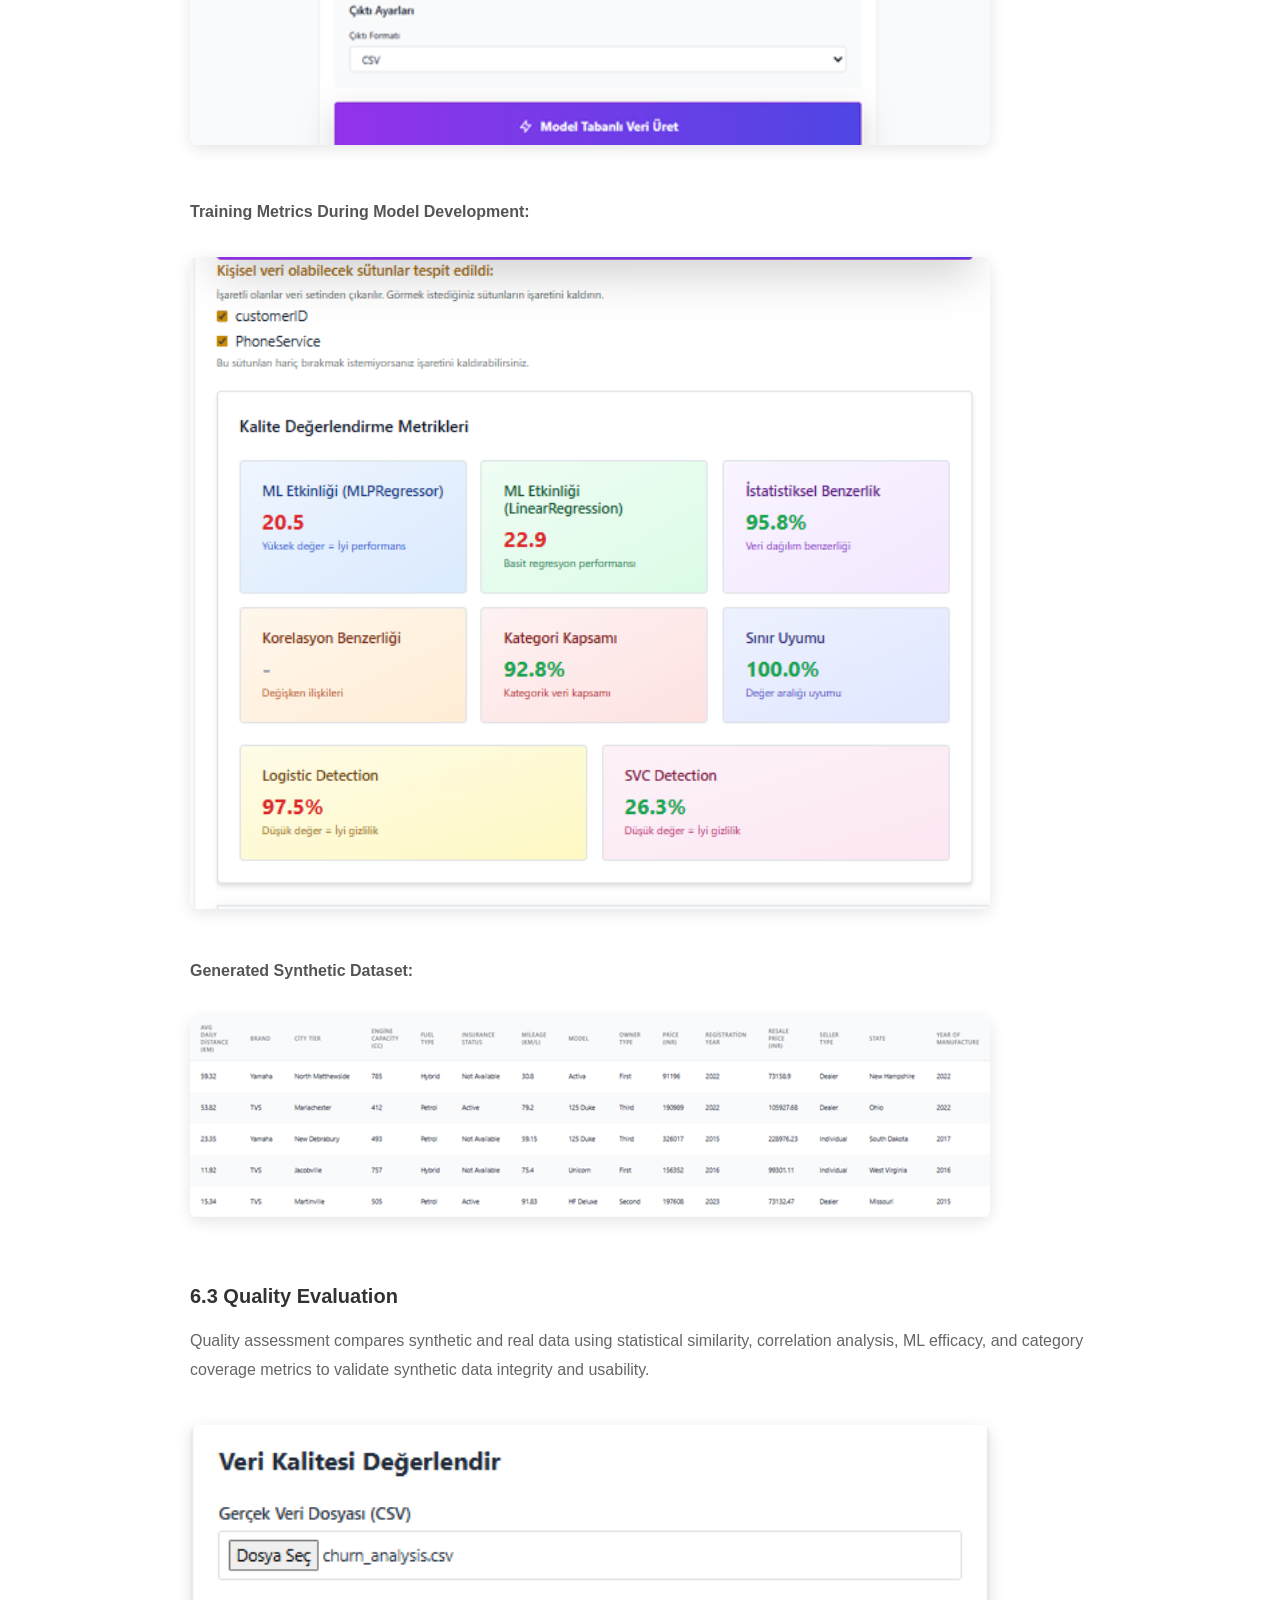
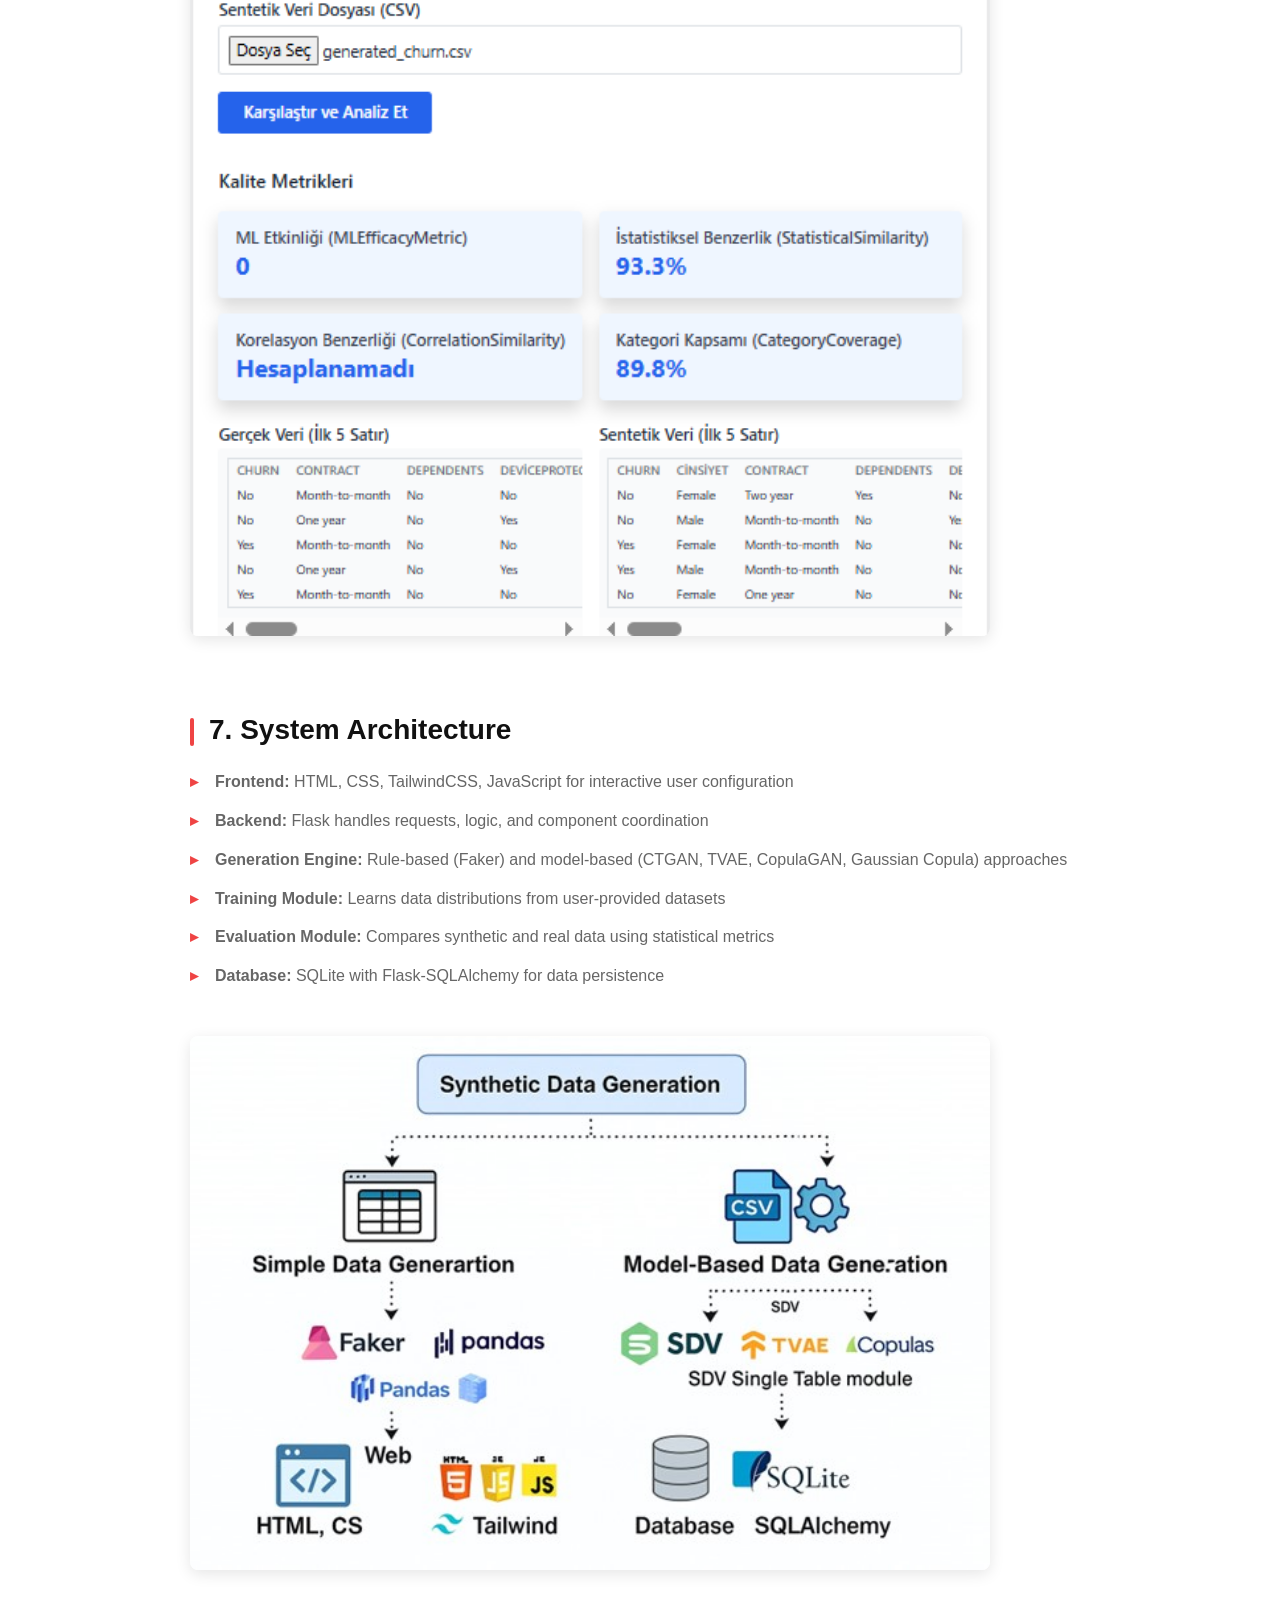
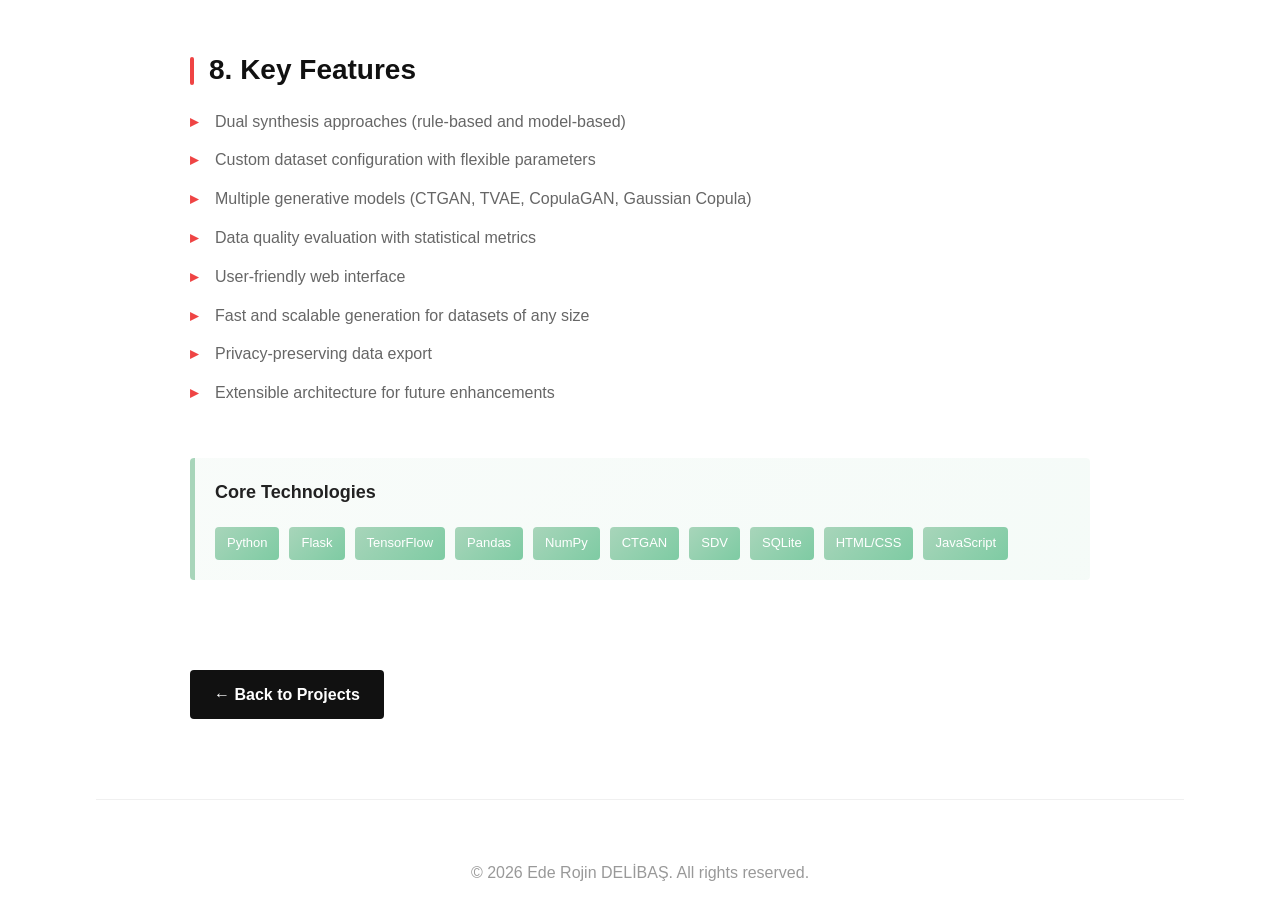
==== commit 26c69340: "header rearragement-gif problem" ====
--- a/project1.html
+++ b/project1.html
@@ -13,7 +13,7 @@
 <header>
   <div class="header-content">
     <div class="logo-section">
-      <img src="images/data.gif?v=4.3" alt="Data Science" style="width: 65px; height: 65px; object-fit: contain; background: transparent;">
+      <div class="logo" style="font-size: 48px; display: flex; align-items: center; justify-content: center;">🗄️</div>
     </div>
     <div class="nav-section">
       <nav>
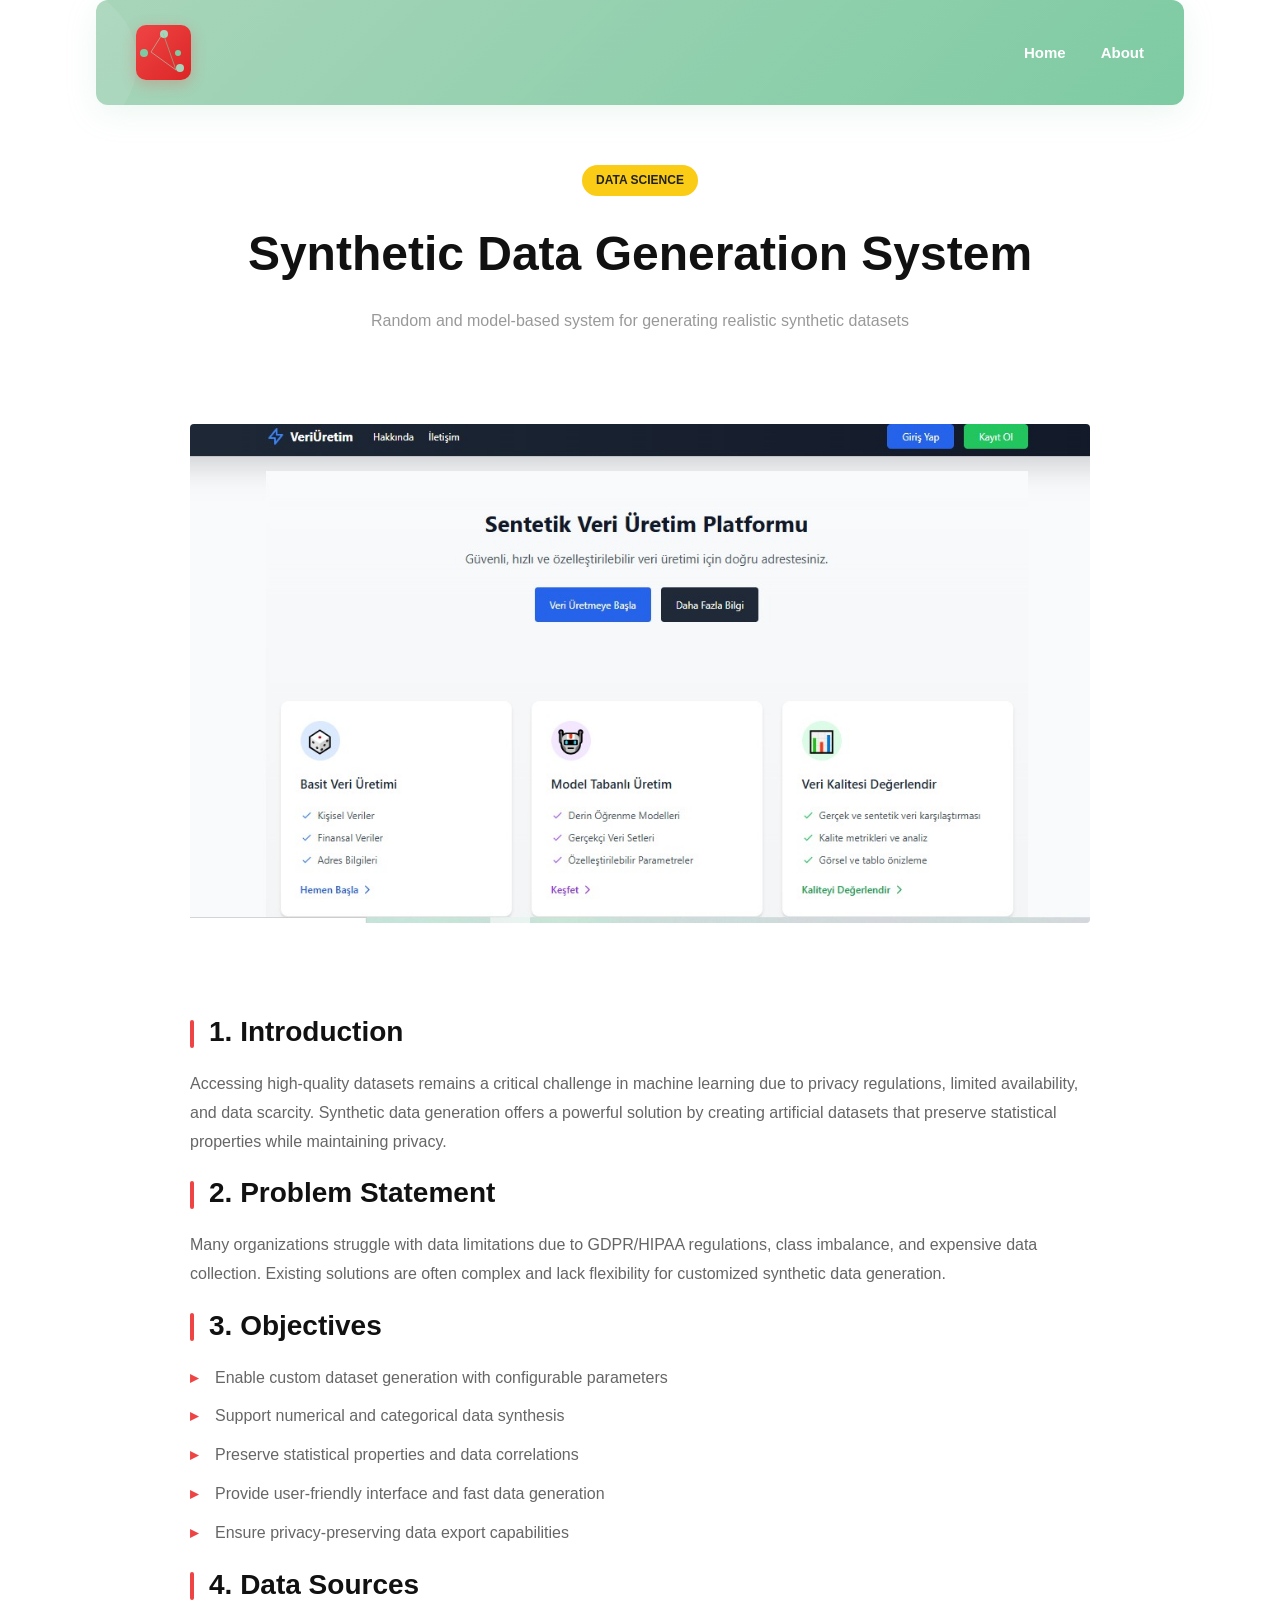
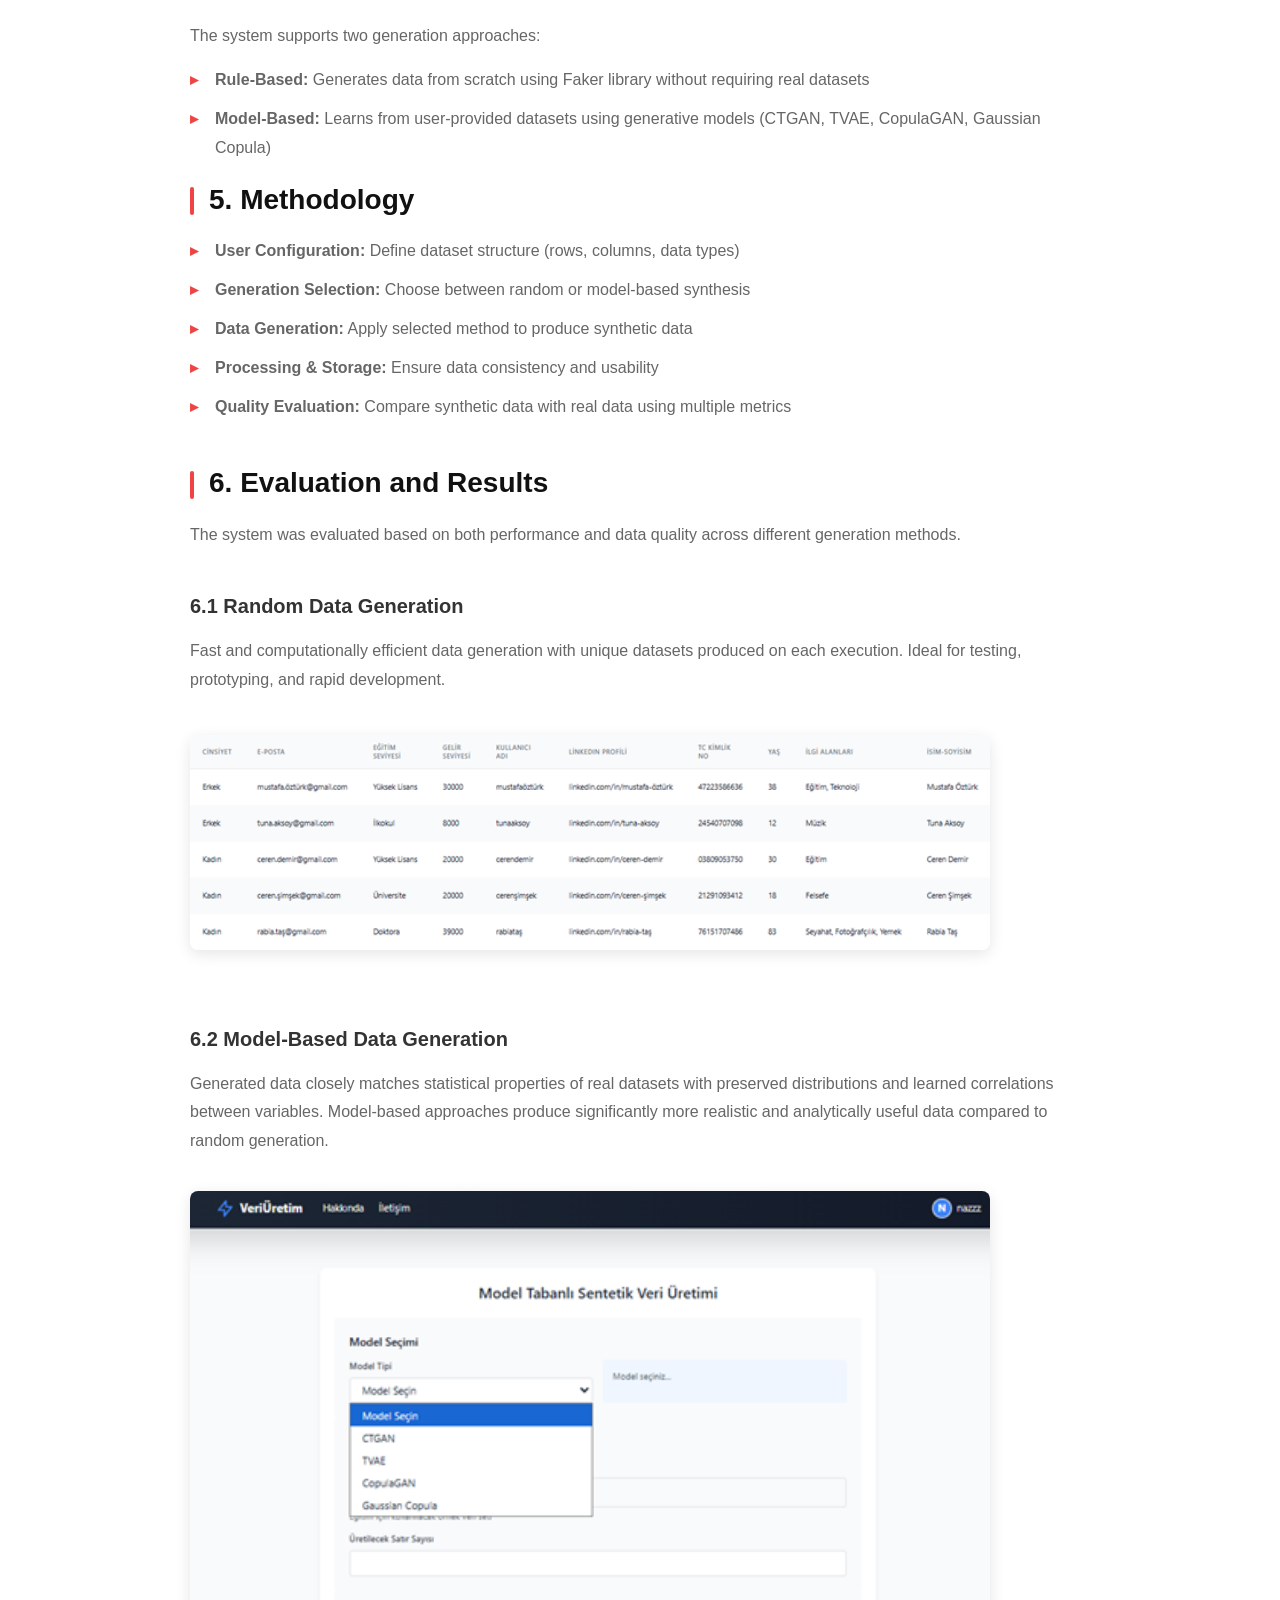
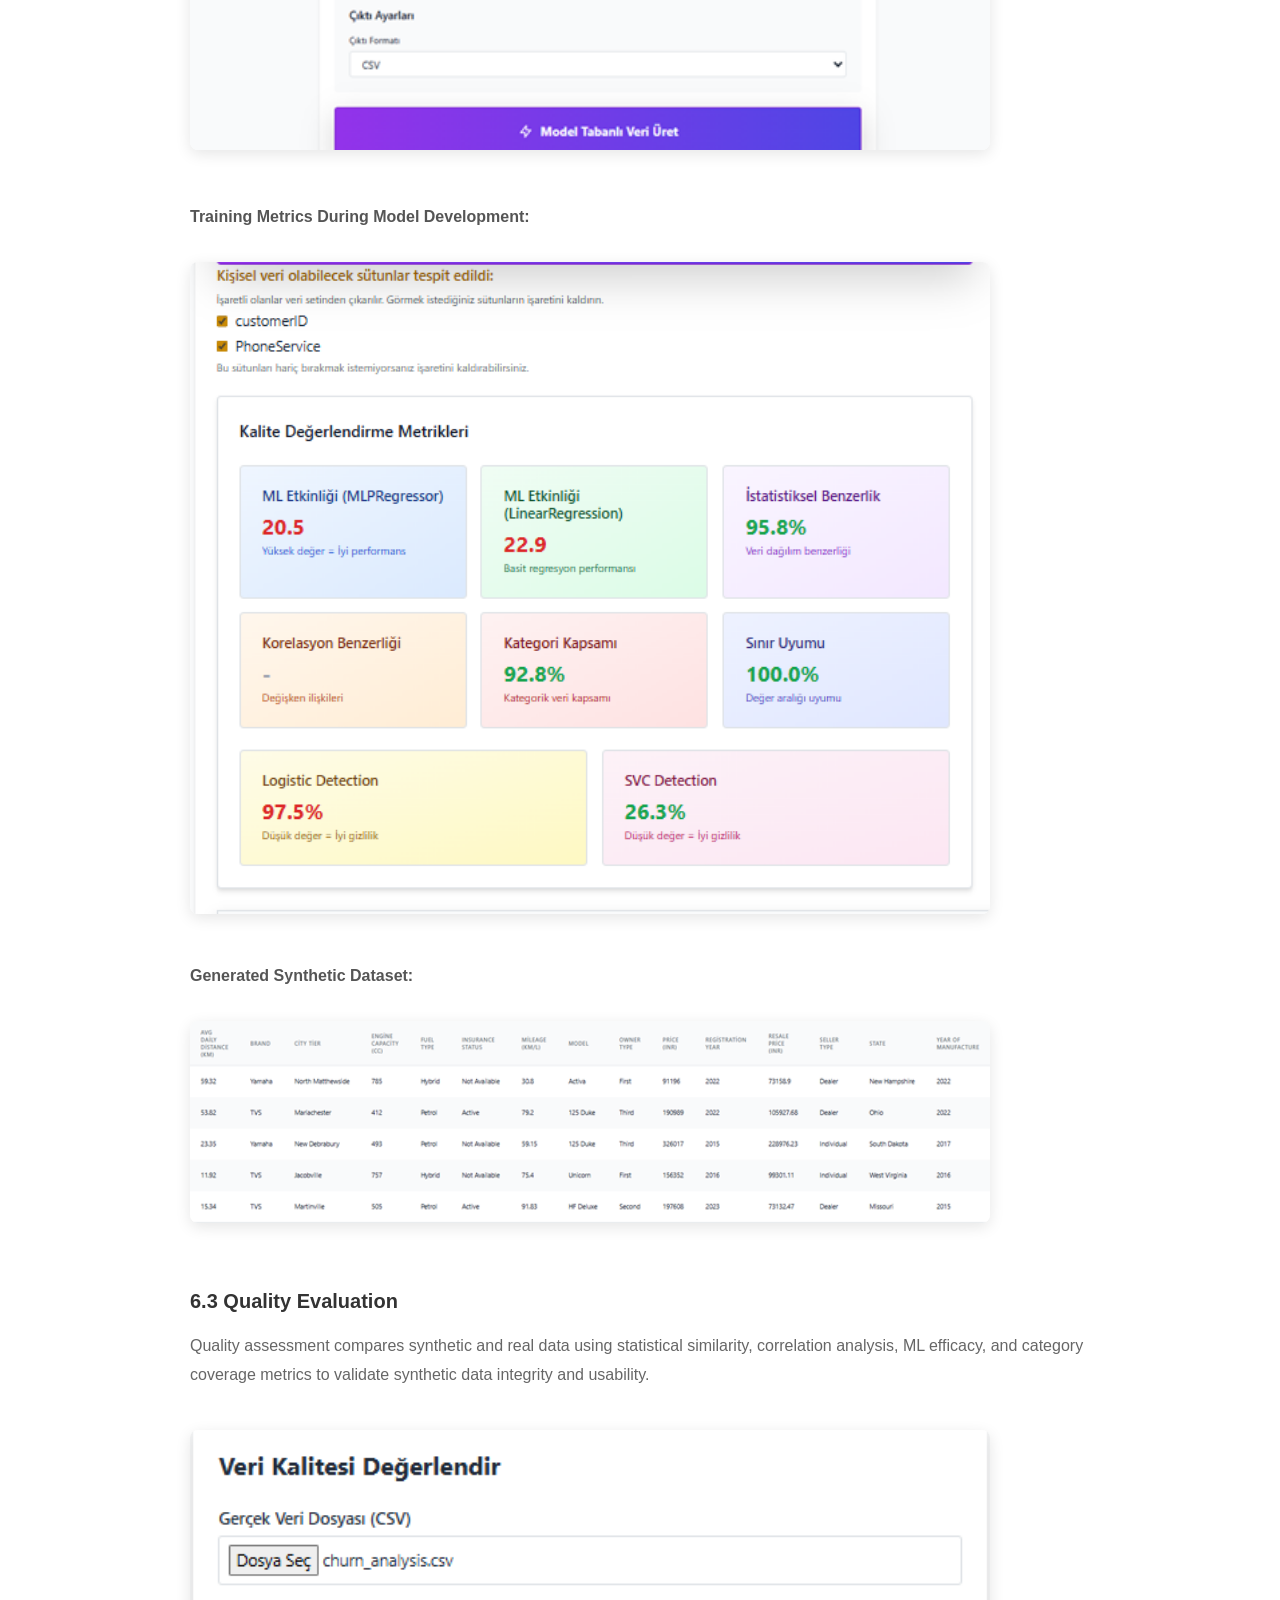
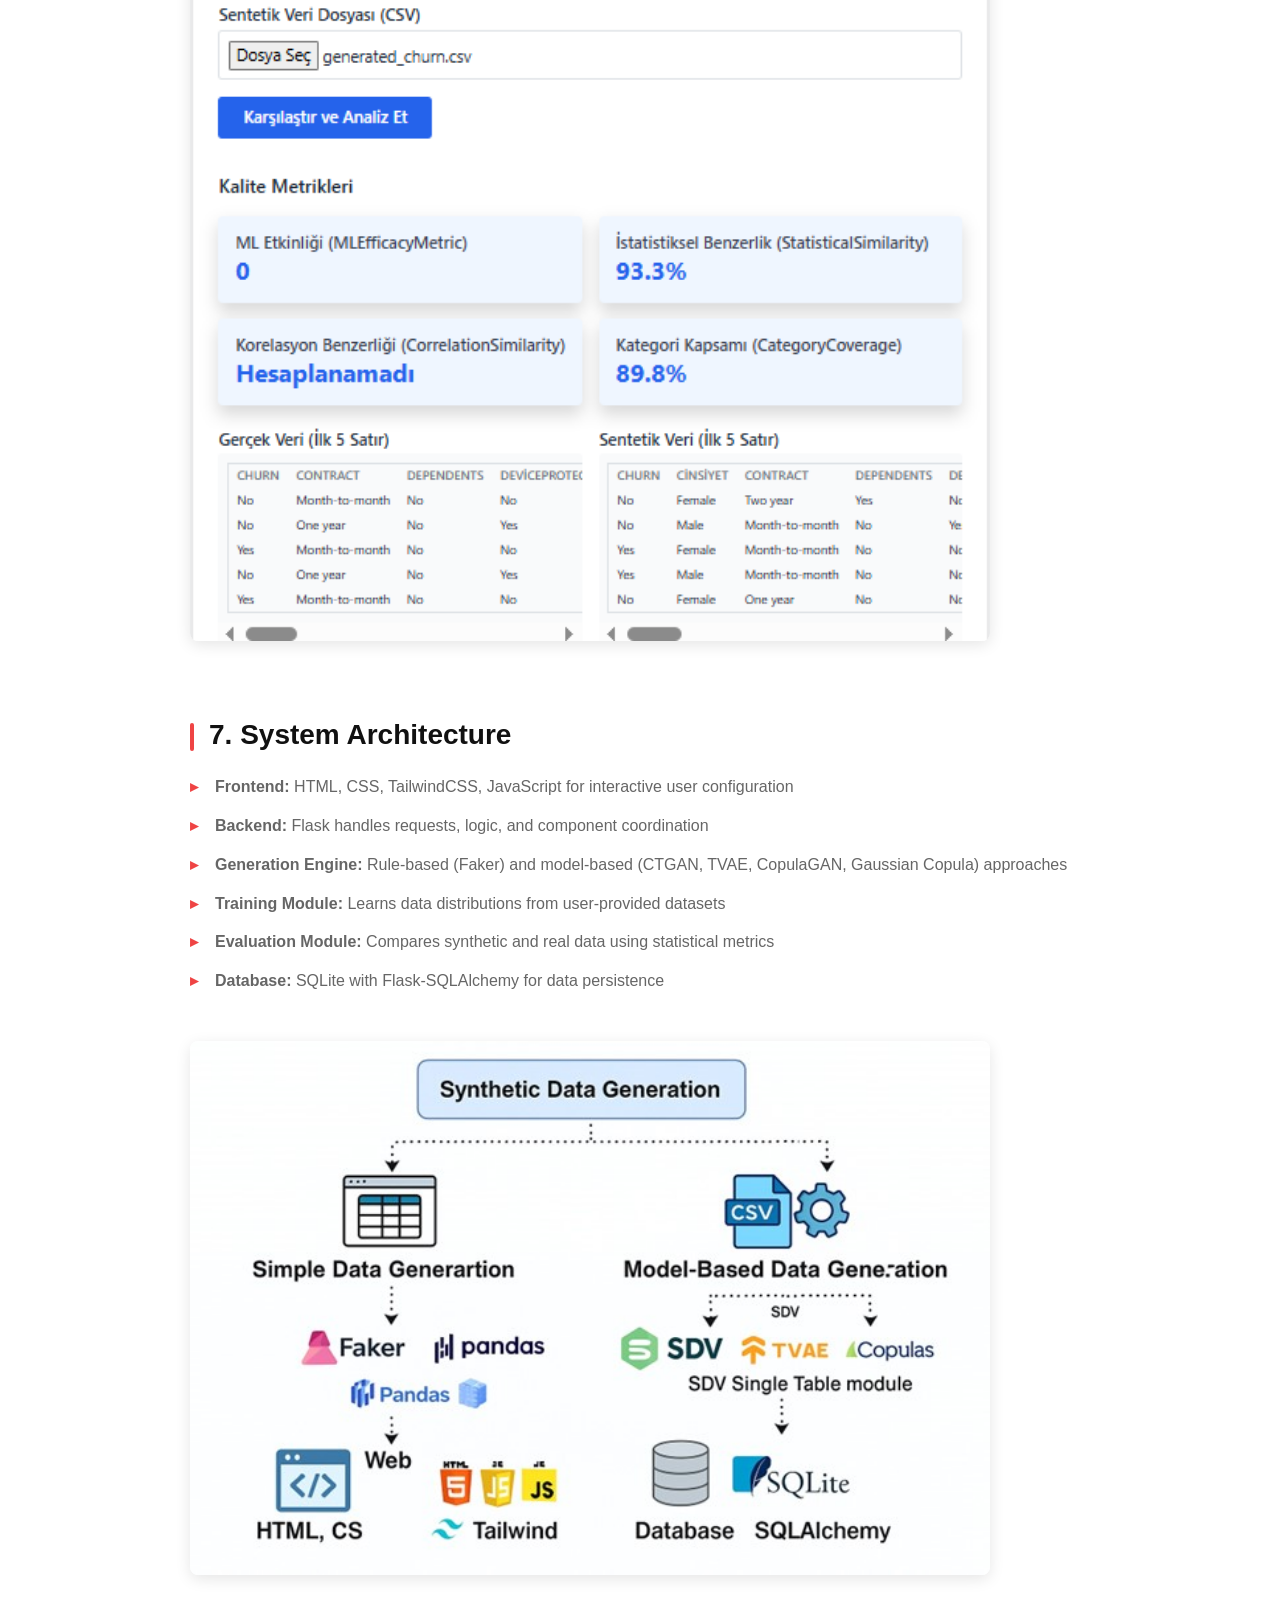
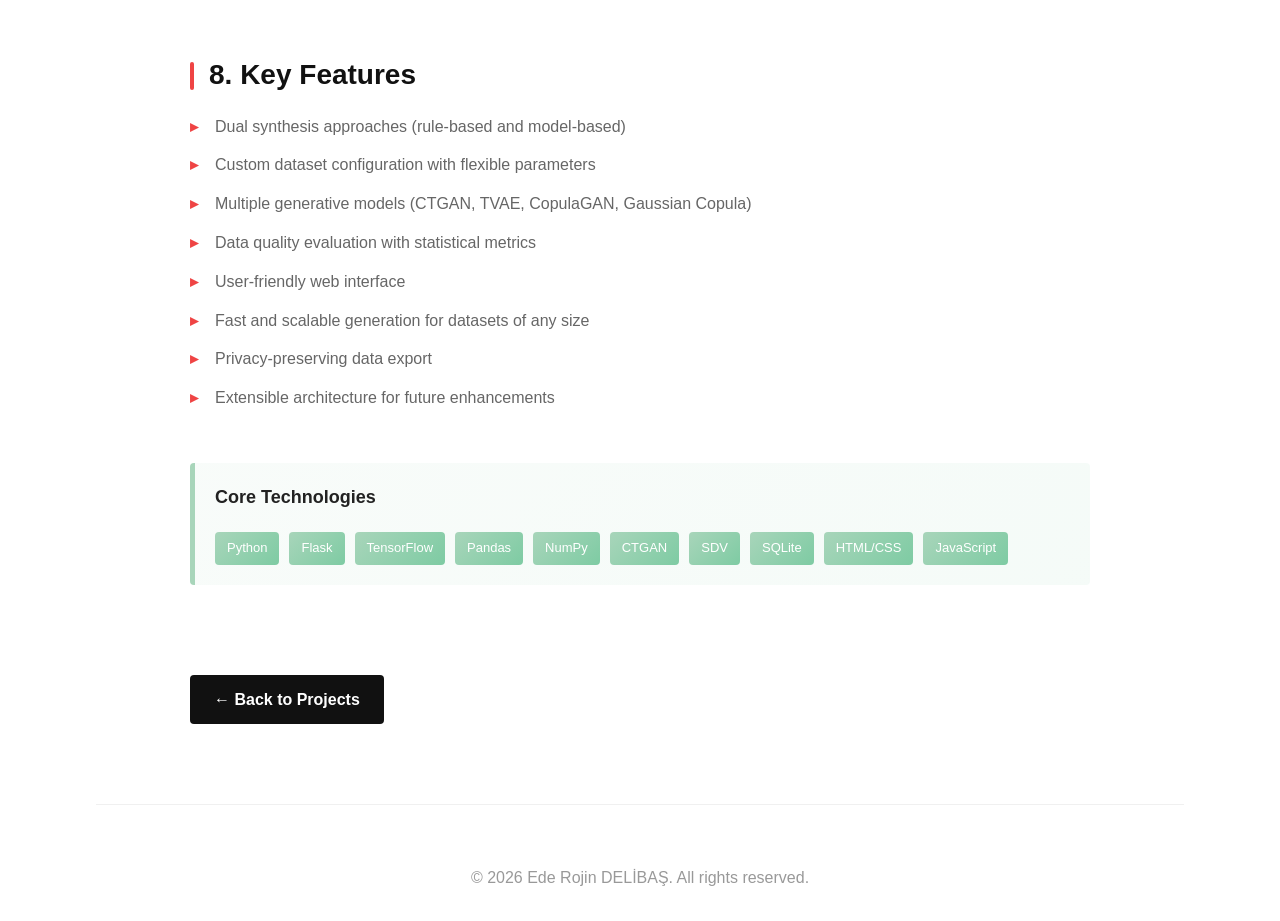
==== commit fc49878e: "header amblem problem" ====
--- a/project1.html
+++ b/project1.html
@@ -12,8 +12,20 @@
 
 <header>
   <div class="header-content">
-    <div class="logo-section">
-      <div class="logo" style="font-size: 48px; display: flex; align-items: center; justify-content: center;">🗄️</div>
+    <div class="logo" style="width: 55px; height: 55px; display: flex; align-items: center; justify-content: center; position: relative;">
+      <div style="width: 100%; height: 100%; position: relative;">
+        <!-- Data point circles -->
+        <div style="position: absolute; width: 8px; height: 8px; background: #a8d5ba; border-radius: 50%; top: 5px; left: 50%; transform: translateX(-50%);"></div>
+        <div style="position: absolute; width: 8px; height: 8px; background: #7ecba3; border-radius: 50%; top: 50%; left: 15%; transform: translate(-50%, -50%);"></div>
+        <div style="position: absolute; width: 8px; height: 8px; background: #a8d5ba; border-radius: 50%; bottom: 8px; right: 12%;"></div>
+        <div style="position: absolute; width: 6px; height: 6px; background: #7ecba3; border-radius: 50%; top: 45%; right: 18%;"></div>
+        <!-- Connection lines using pseudo-effect -->
+        <svg style="position: absolute; width: 100%; height: 100%; top: 0; left: 0;" viewBox="0 0 55 55">
+          <line x1="27" y1="8" x2="15" y2="27" stroke="#a8d5ba" stroke-width="1" opacity="0.6"/>
+          <line x1="27" y1="8" x2="40" y2="45" stroke="#7ecba3" stroke-width="1" opacity="0.6"/>
+          <line x1="15" y1="27" x2="40" y2="45" stroke="#a8d5ba" stroke-width="1" opacity="0.6"/>
+        </svg>
+      </div>
     </div>
     <div class="nav-section">
       <nav>
